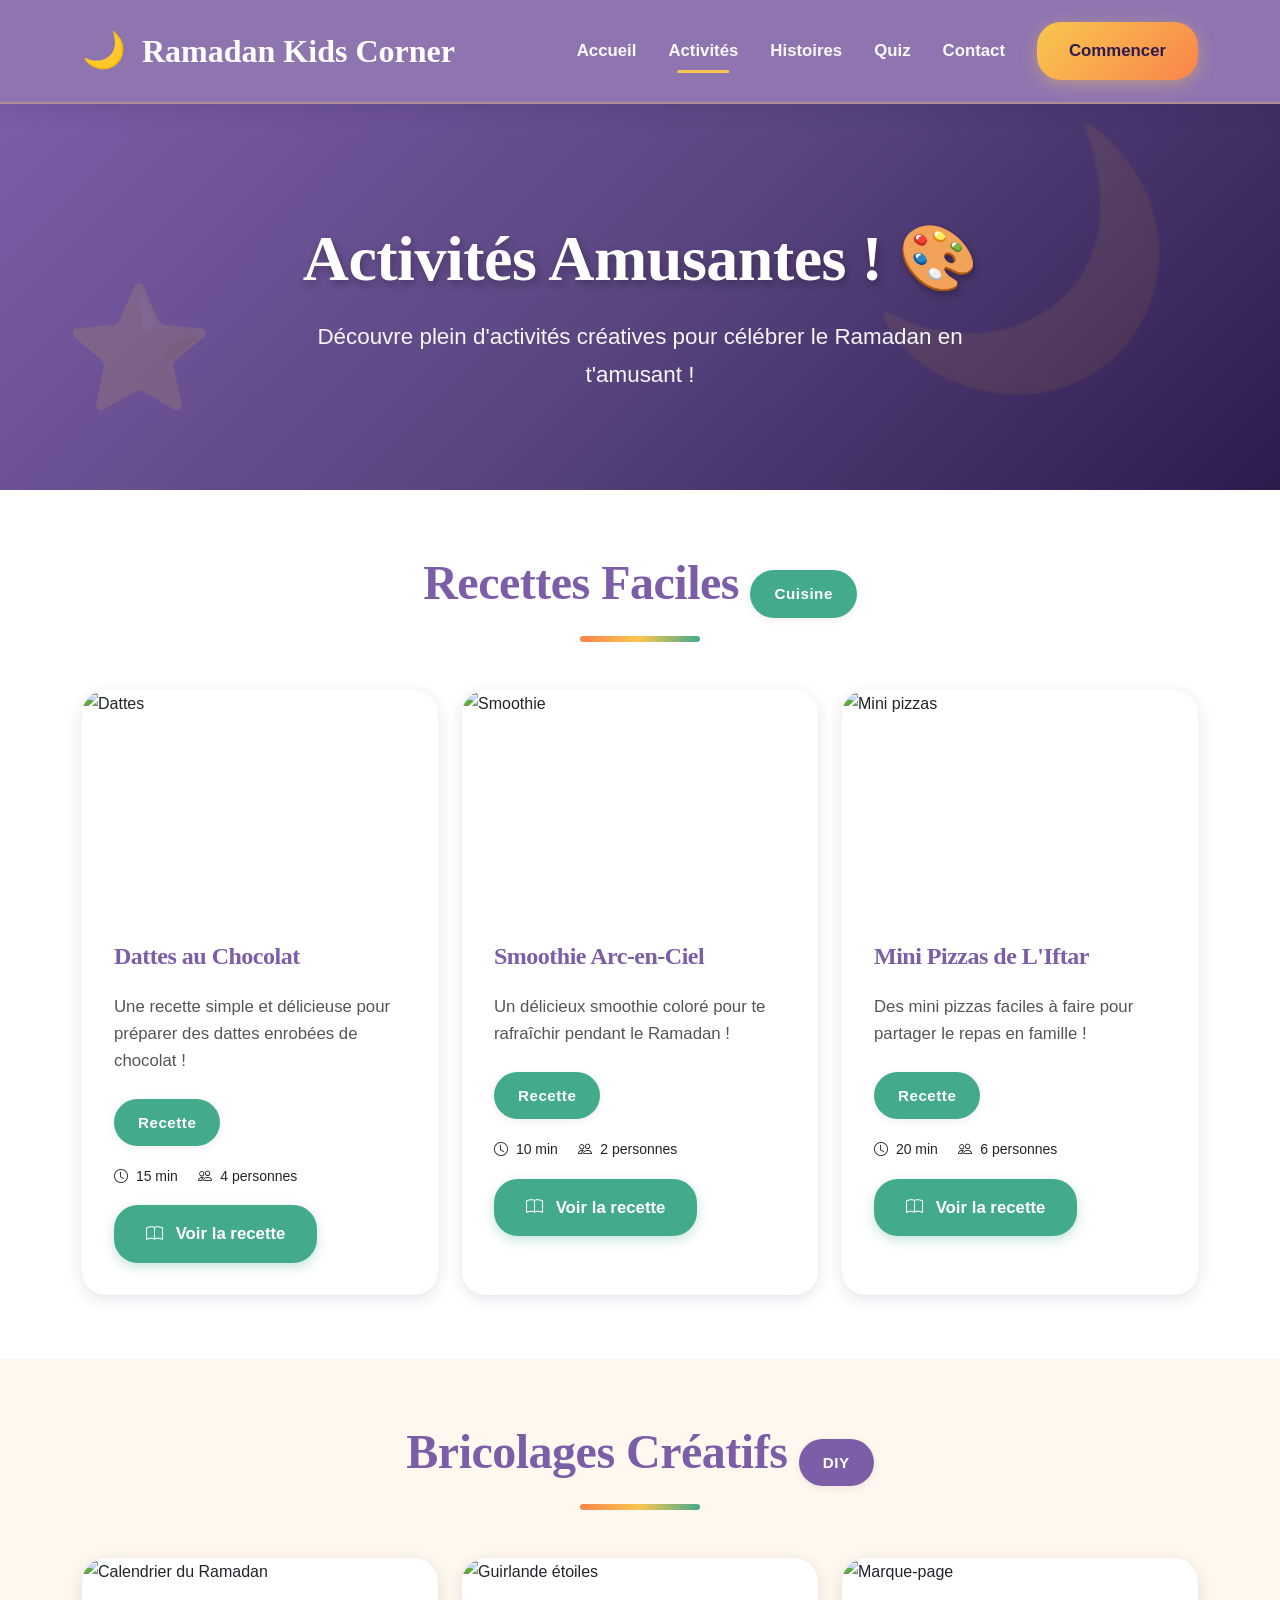
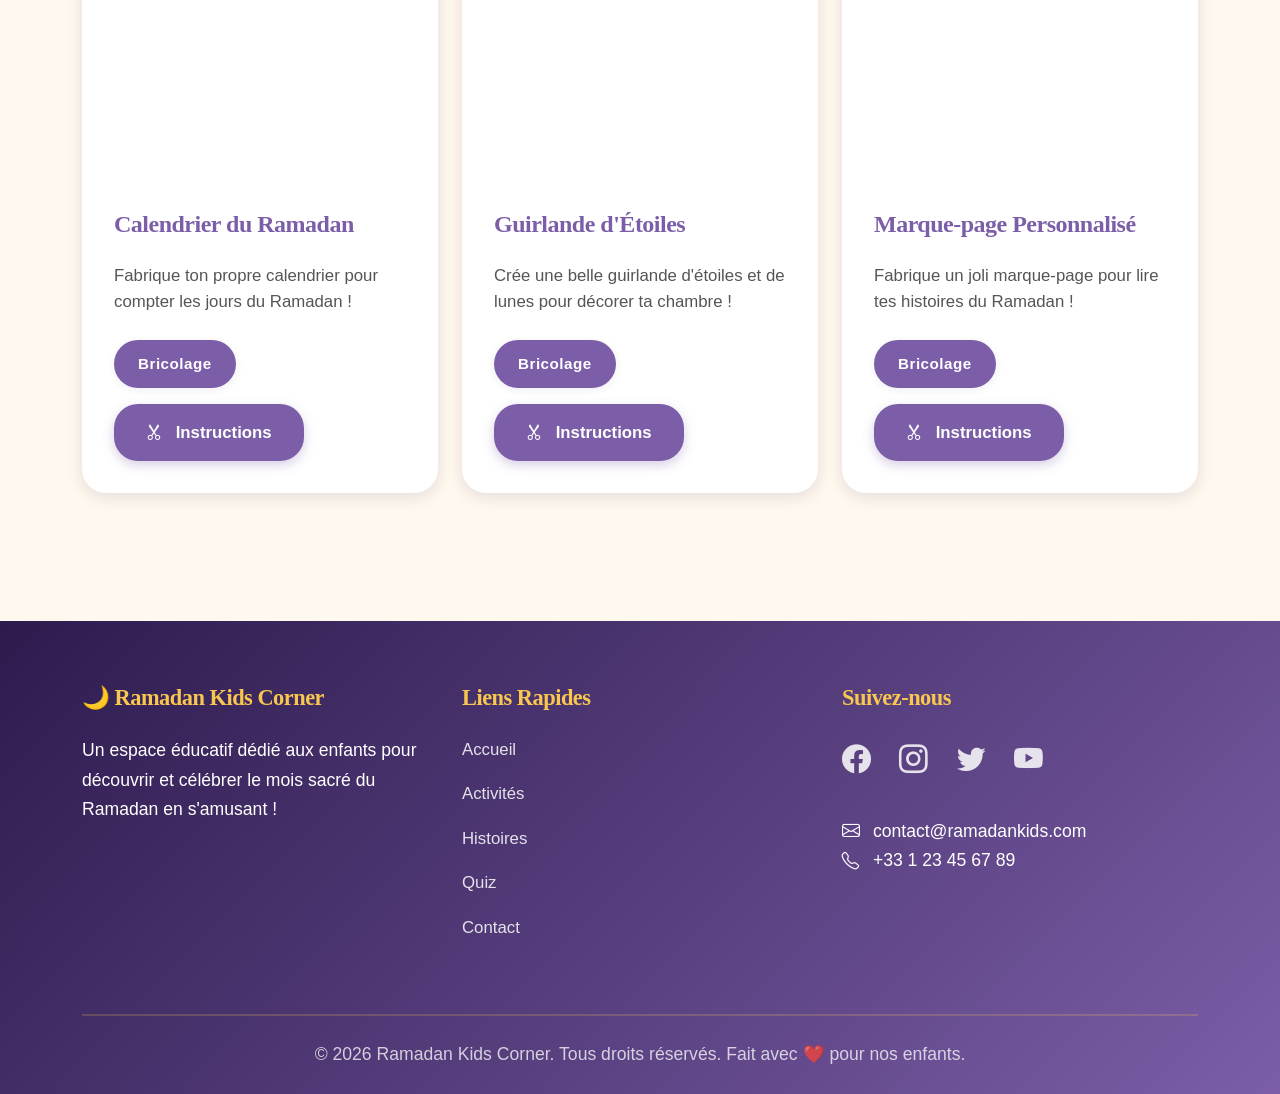
==== activites.html @ 495027b8 "first commit" ====
<!DOCTYPE html>
<html lang="fr">
<head>
    <meta charset="UTF-8">
    <meta name="viewport" content="width=device-width, initial-scale=1.0">
    <meta name="description" content="Activités pour enfants - Coloriage, recettes et bricolages du Ramadan">
    <title>Activités - Ramadan Kids Corner</title>
    
    <!-- Bootstrap 5 CSS -->
    <link href="https://cdn.jsdelivr.net/npm/bootstrap@5.3.2/dist/css/bootstrap.min.css" rel="stylesheet">
    
    <!-- Bootstrap Icons -->
    <link rel="stylesheet" href="https://cdn.jsdelivr.net/npm/bootstrap-icons@1.11.1/font/bootstrap-icons.css">
    
    <!-- Custom CSS -->
    <link rel="stylesheet" href="assets/css/style.css">
</head>
<body>
    
    <!-- Navigation -->
    <nav class="navbar navbar-expand-lg sticky-top">
        <div class="container">
            <a class="navbar-brand" href="index.html">
                <span>🌙</span> Ramadan Kids Corner
            </a>
            <button class="navbar-toggler" type="button" data-bs-toggle="collapse" data-bs-target="#navbarNav" 
                    aria-controls="navbarNav" aria-expanded="false" aria-label="Toggle navigation">
                <span class="navbar-toggler-icon"></span>
            </button>
            <div class="collapse navbar-collapse" id="navbarNav">
                <ul class="navbar-nav ms-auto align-items-center">
                    <li class="nav-item">
                        <a class="nav-link" href="index.html">Accueil</a>
                    </li>
                    <li class="nav-item">
                        <a class="nav-link" href="activites.html">Activités</a>
                    </li>
                    <li class="nav-item">
                        <a class="nav-link" href="histoires.html">Histoires</a>
                    </li>
                    <li class="nav-item">
                        <a class="nav-link" href="quiz.html">Quiz</a>
                    </li>
                    <li class="nav-item">
                        <a class="nav-link" href="contact.html">Contact</a>
                    </li>
                    <li class="nav-item ms-lg-3">
                        <a href="activites.html" class="btn btn-cta">Commencer</a>
                    </li>
                </ul>
            </div>
        </div>
    </nav>

    <!-- Hero Section -->
    <section class="hero-section">
        <div class="container">
            <div class="row align-items-center">
                <div class="col-lg-8 mx-auto text-center">
                    <h1 class="hero-title">Activités Amusantes ! 🎨</h1>
                    <p class="hero-subtitle">Découvre plein d'activités créatives pour célébrer le Ramadan en t'amusant !</p>
                </div>
            </div>
        </div>
    </section>

    <!-- Recettes Section -->
    <section class="section" style="background-color: white;" id="recettes">
        <div class="container">
            <h2 class="section-title">Recettes Faciles <span class="badge badge-green">Cuisine</span></h2>
            
            <div class="row g-4">
                <div class="col-md-6 col-lg-4">
                    <div class="card">
                        <img src="https://images.unsplash.com/photo-1559181567-c3190ca9959b?w=400&h=300&fit=crop" 
                             alt="Dattes" class="card-img-top">
                        <div class="card-body">
                            <h3 class="card-title">Dattes au Chocolat</h3>
                            <p class="card-text">Une recette simple et délicieuse pour préparer des dattes enrobées de chocolat !</p>
                            <span class="badge badge-green mb-3">Recette</span>
                            <div class="mb-3">
                                <small><i class="bi bi-clock me-1"></i> 15 min</small>
                                <small class="ms-3"><i class="bi bi-people me-1"></i> 4 personnes</small>
                            </div>
                            <button class="btn btn-success" data-bs-toggle="modal" data-bs-target="#recette1">
                                <i class="bi bi-book me-2"></i> Voir la recette
                            </button>
                        </div>
                    </div>
                </div>

                <div class="col-md-6 col-lg-4">
                    <div class="card">
                        <img src="https://images.unsplash.com/photo-1610970881699-44a5587cabec?w=400&h=300&fit=crop" 
                             alt="Smoothie" class="card-img-top">
                        <div class="card-body">
                            <h3 class="card-title">Smoothie Arc-en-Ciel</h3>
                            <p class="card-text">Un délicieux smoothie coloré pour te rafraîchir pendant le Ramadan !</p>
                            <span class="badge badge-green mb-3">Recette</span>
                            <div class="mb-3">
                                <small><i class="bi bi-clock me-1"></i> 10 min</small>
                                <small class="ms-3"><i class="bi bi-people me-1"></i> 2 personnes</small>
                            </div>
                            <button class="btn btn-success" data-bs-toggle="modal" data-bs-target="#recette2">
                                <i class="bi bi-book me-2"></i> Voir la recette
                            </button>
                        </div>
                    </div>
                </div>

                <div class="col-md-6 col-lg-4">
                    <div class="card">
                        <img src="https://images.unsplash.com/photo-1586985289688-ca3cf47d3e6e?w=400&h=300&fit=crop" 
                             alt="Mini pizzas" class="card-img-top">
                        <div class="card-body">
                            <h3 class="card-title">Mini Pizzas de L'Iftar</h3>
                            <p class="card-text">Des mini pizzas faciles à faire pour partager le repas en famille !</p>
                            <span class="badge badge-green mb-3">Recette</span>
                            <div class="mb-3">
                                <small><i class="bi bi-clock me-1"></i> 20 min</small>
                                <small class="ms-3"><i class="bi bi-people me-1"></i> 6 personnes</small>
                            </div>
                            <button class="btn btn-success" data-bs-toggle="modal" data-bs-target="#recette3">
                                <i class="bi bi-book me-2"></i> Voir la recette
                            </button>
                        </div>
                    </div>
                </div>
            </div>
        </div>
    </section>

    <!-- Bricolage Section -->
    <section class="section" id="bricolage">
        <div class="container">
            <h2 class="section-title">Bricolages Créatifs <span class="badge badge-purple">DIY</span></h2>
            
            <div class="row g-4">
                <div class="col-md-6 col-lg-4">
                    <div class="card">
                        <img src="https://images.unsplash.com/photo-1506784983877-45594efa4cbe?w=400&h=300&fit=crop" 
                             alt="Calendrier du Ramadan" class="card-img-top">
                        <div class="card-body">
                            <h3 class="card-title">Calendrier du Ramadan</h3>
                            <p class="card-text">Fabrique ton propre calendrier pour compter les jours du Ramadan !</p>
                            <span class="badge badge-purple mb-3">Bricolage</span>
                            <br>
                            <button class="btn btn-primary" data-bs-toggle="modal" data-bs-target="#bricolage1">
                                <i class="bi bi-scissors me-2"></i> Instructions
                            </button>
                        </div>
                    </div>
                </div>

                <div class="col-md-6 col-lg-4">
                    <div class="card">
                        <img src="https://images.unsplash.com/photo-1452860606245-08befc0ff44b?w=400&h=300&fit=crop" 
                             alt="Guirlande étoiles" class="card-img-top">
                        <div class="card-body">
                            <h3 class="card-title">Guirlande d'Étoiles</h3>
                            <p class="card-text">Crée une belle guirlande d'étoiles et de lunes pour décorer ta chambre !</p>
                            <span class="badge badge-purple mb-3">Bricolage</span>
                            <br>
                            <button class="btn btn-primary" data-bs-toggle="modal" data-bs-target="#bricolage2">
                                <i class="bi bi-scissors me-2"></i> Instructions
                            </button>
                        </div>
                    </div>
                </div>

                <div class="col-md-6 col-lg-4">
                    <div class="card">
                        <img src="https://images.unsplash.com/photo-1530587191325-3db32d826c18?w=400&h=300&fit=crop" 
                             alt="Marque-page" class="card-img-top">
                        <div class="card-body">
                            <h3 class="card-title">Marque-page Personnalisé</h3>
                            <p class="card-text">Fabrique un joli marque-page pour lire tes histoires du Ramadan !</p>
                            <span class="badge badge-purple mb-3">Bricolage</span>
                            <br>
                            <button class="btn btn-primary" data-bs-toggle="modal" data-bs-target="#bricolage3">
                                <i class="bi bi-scissors me-2"></i> Instructions
                            </button>
                        </div>
                    </div>
                </div>
            </div>
        </div>
    </section>

    <!-- Modals for Recipes -->
    <!-- Modal Recette 1 -->
    <div class="modal fade" id="recette1" tabindex="-1" aria-labelledby="recette1Label" aria-hidden="true">
        <div class="modal-dialog modal-dialog-centered">
            <div class="modal-content" style="border-radius: 20px; border: none;">
                <div class="modal-header" style="background: linear-gradient(135deg, #43AA8B, #F9C74F); color: white;">
                    <h5 class="modal-title" id="recette1Label">🍫 Dattes au Chocolat</h5>
                    <button type="button" class="btn-close btn-close-white" data-bs-dismiss="modal" aria-label="Close"></button>
                </div>
                <div class="modal-body">
                    <h6 class="fw-bold mb-3">Ingrédients :</h6>
                    <ul>
                        <li>12 dattes dénoyautées</li>
                        <li>150g de chocolat noir</li>
                        <li>Amandes effilées (optionnel)</li>
                        <li>Noix de coco râpée (optionnel)</li>
                    </ul>
                    
                    <h6 class="fw-bold mb-3 mt-4">Préparation :</h6>
                    <ol>
                        <li>Fais fondre le chocolat au bain-marie (avec l'aide d'un adulte)</li>
                        <li>Trempe chaque datte dans le chocolat fondu</li>
                        <li>Saupoudre d'amandes ou de noix de coco</li>
                        <li>Place au réfrigérateur 30 minutes</li>
                        <li>Déguste avec plaisir !</li>
                    </ol>
                </div>
                <div class="modal-footer">
                    <button type="button" class="btn btn-secondary" data-bs-dismiss="modal">Fermer</button>
                </div>
            </div>
        </div>
    </div>

    <!-- Modal Recette 2 -->
    <div class="modal fade" id="recette2" tabindex="-1" aria-labelledby="recette2Label" aria-hidden="true">
        <div class="modal-dialog modal-dialog-centered">
            <div class="modal-content" style="border-radius: 20px; border: none;">
                <div class="modal-header" style="background: linear-gradient(135deg, #43AA8B, #F9C74F); color: white;">
                    <h5 class="modal-title" id="recette2Label">🌈 Smoothie Arc-en-Ciel</h5>
                    <button type="button" class="btn-close btn-close-white" data-bs-dismiss="modal" aria-label="Close"></button>
                </div>
                <div class="modal-body">
                    <h6 class="fw-bold mb-3">Ingrédients :</h6>
                    <ul>
                        <li>1 banane</li>
                        <li>1 tasse de fraises</li>
                        <li>1 tasse de lait (ou lait végétal)</li>
                        <li>1 cuillère de miel</li>
                        <li>Des glaçons</li>
                    </ul>
                    
                    <h6 class="fw-bold mb-3 mt-4">Préparation :</h6>
                    <ol>
                        <li>Mets tous les fruits dans le blender</li>
                        <li>Ajoute le lait et le miel</li>
                        <li>Ajoute quelques glaçons</li>
                        <li>Mixe pendant 30 secondes</li>
                        <li>Verse dans un grand verre et savoure !</li>
                    </ol>
                </div>
                <div class="modal-footer">
                    <button type="button" class="btn btn-secondary" data-bs-dismiss="modal">Fermer</button>
                </div>
            </div>
        </div>
    </div>

    <!-- Modal Recette 3 -->
    <div class="modal fade" id="recette3" tabindex="-1" aria-labelledby="recette3Label" aria-hidden="true">
        <div class="modal-dialog modal-dialog-centered">
            <div class="modal-content" style="border-radius: 20px; border: none;">
                <div class="modal-header" style="background: linear-gradient(135deg, #43AA8B, #F9C74F); color: white;">
                    <h5 class="modal-title" id="recette3Label">🍕 Mini Pizzas de L'Iftar</h5>
                    <button type="button" class="btn-close btn-close-white" data-bs-dismiss="modal" aria-label="Close"></button>
                </div>
                <div class="modal-body">
                    <h6 class="fw-bold mb-3">Ingrédients :</h6>
                    <ul>
                        <li>6 pains pita ou tortillas</li>
                        <li>1 tasse de sauce tomate</li>
                        <li>2 tasses de fromage râpé</li>
                        <li>Garnitures au choix (olives, champignons, poivrons)</li>
                    </ul>
                    
                    <h6 class="fw-bold mb-3 mt-4">Préparation :</h6>
                    <ol>
                        <li>Préchauffe le four à 180°C</li>
                        <li>Étale la sauce tomate sur chaque pain</li>
                        <li>Ajoute le fromage et tes garnitures préférées</li>
                        <li>Enfourne pendant 10-12 minutes</li>
                        <li>Laisse refroidir un peu avant de déguster !</li>
                    </ol>
                </div>
                <div class="modal-footer">
                    <button type="button" class="btn btn-secondary" data-bs-dismiss="modal">Fermer</button>
                </div>
            </div>
        </div>
    </div>

    <!-- Modals for Bricolage -->
    <!-- Modal Bricolage 1 -->
    <div class="modal fade" id="bricolage1" tabindex="-1" aria-labelledby="bricolage1Label" aria-hidden="true">
        <div class="modal-dialog modal-dialog-centered modal-lg">
            <div class="modal-content" style="border-radius: 20px; border: none;">
                <div class="modal-header" style="background: linear-gradient(135deg, #7B5EA7, #F9844A); color: white;">
                    <h5 class="modal-title" id="bricolage1Label">📅 Calendrier du Ramadan</h5>
                    <button type="button" class="btn-close btn-close-white" data-bs-dismiss="modal" aria-label="Close"></button>
                </div>
                <div class="modal-body">
                    <h6 class="fw-bold mb-3">Matériel nécessaire :</h6>
                    <ul>
                        <li>Carton épais ou papier bristol (30x40 cm)</li>
                        <li>Feutres ou crayons de couleur</li>
                        <li>Papier de couleur (doré, argenté)</li>
                        <li>Colle et ciseaux</li>
                        <li>30 petites enveloppes ou pochettes</li>
                        <li>Autocollants étoiles et lunes</li>
                    </ul>
                    
                    <h6 class="fw-bold mb-3 mt-4">Instructions (Étape par étape) :</h6>
                    <ol>
                        <li><strong>Prépare la base :</strong> Découpe ton carton aux dimensions souhaitées. Peins-le ou recouvre-le de papier de couleur (bleu nuit, violet...).</li>
                        
                        <li><strong>Crée le titre :</strong> Écris en haut du calendrier "Mon Calendrier du Ramadan 2026" avec de beaux lettrages colorés.</li>
                        
                        <li><strong>Découpe les étoiles/lunes :</strong> Dans du papier doré, découpe 30 croissants de lune ou étoiles (un pour chaque jour du Ramadan).</li>
                        
                        <li><strong>Numérotation :</strong> Numérote chaque forme de 1 à 30. Colle-les en rangées sur ton calendrier.</li>
                        
                        <li><strong>Ajoute les pochettes :</strong> Colle une petite enveloppe sous chaque numéro. Tu pourras y glisser un message, une bonne action, ou un petit dessin chaque jour !</li>
                        
                        <li><strong>Décoration finale :</strong> Ajoute des autocollants, dessine des motifs islamiques (mosquées, lanternes, étoiles...) tout autour.</li>
                        
                        <li><strong>Accroche-le :</strong> Fais deux trous en haut et passe un ruban pour accrocher ton calendrier dans ta chambre !</li>
                    </ol>
                    
                    <div class="alert alert-info mt-3" role="alert">
                        <i class="bi bi-lightbulb-fill me-2"></i> <strong>Astuce :</strong> Chaque soir, après l'iftar, décore l'étoile du jour ou colorie-la pour marquer qu'il est passé !
                    </div>
                </div>
                <div class="modal-footer">
                    <button type="button" class="btn btn-secondary" data-bs-dismiss="modal">Fermer</button>
                </div>
            </div>
        </div>
    </div>

    <!-- Modal Bricolage 2 -->
    <div class="modal fade" id="bricolage2" tabindex="-1" aria-labelledby="bricolage2Label" aria-hidden="true">
        <div class="modal-dialog modal-dialog-centered modal-lg">
            <div class="modal-content" style="border-radius: 20px; border: none;">
                <div class="modal-header" style="background: linear-gradient(135deg, #7B5EA7, #F9844A); color: white;">
                    <h5 class="modal-title" id="bricolage2Label">⭐ Guirlande d'Étoiles</h5>
                    <button type="button" class="btn-close btn-close-white" data-bs-dismiss="modal" aria-label="Close"></button>
                </div>
                <div class="modal-body">
                    <h6 class="fw-bold mb-3">Matériel nécessaire :</h6>
                    <ul>
                        <li>Papier cartonné de couleurs (jaune, doré, argenté)</li>
                        <li>Gabarit d'étoiles et de lunes (à imprimer ou tracer)</li>
                        <li>Ciseaux</li>
                        <li>Ficelle ou ruban (2-3 mètres)</li>
                        <li>Colle ou scotch double-face</li>
                        <li>Paillettes (optionnel)</li>
                        <li>Perforatrice</li>
                    </ul>
                    
                    <h6 class="fw-bold mb-3 mt-4">Instructions (Étape par étape) :</h6>
                    <ol>
                        <li><strong>Trace les formes :</strong> Sur ton papier cartonné, trace environ 15-20 étoiles et 10 croissants de lune de différentes tailles (grande, moyenne, petite).</li>
                        
                        <li><strong>Découpe soigneusement :</strong> Découpe toutes tes formes avec précaution. Demande de l'aide si besoin !</li>
                        
                        <li><strong>Décore tes formes :</strong> Colorie les bords avec des feutres dorés, ajoute des paillettes, dessine des petits motifs... Sois créatif !</li>
                        
                        <li><strong>Fais des trous :</strong> Avec la perforatrice, fais 2 trous sur les côtés opposés de chaque forme (gauche et droite).</li>
                        
                        <li><strong>Enfile sur la ficelle :</strong> Passe ta ficelle à travers les trous. Alterne étoiles et lunes. Laisse 5-10 cm d'espace entre chaque forme.</li>
                        
                        <li><strong>Fixe bien :</strong> Fais un petit nœud ou mets une goutte de colle après chaque forme pour qu'elles ne glissent pas.</li>
                        
                        <li><strong>Accroche ta guirlande :</strong> Suspends ta jolie guirlande dans ta chambre, au-dessus de ton lit, ou sur les murs du salon !</li>
                    </ol>
                    
                    <div class="alert alert-info mt-3" role="alert">
                        <i class="bi bi-lightbulb-fill me-2"></i> <strong>Astuce :</strong> Tu peux fabriquer plusieurs guirlandes de différentes couleurs et les superposer pour un effet magique !
                    </div>
                </div>
                <div class="modal-footer">
                    <button type="button" class="btn btn-secondary" data-bs-dismiss="modal">Fermer</button>
                </div>
            </div>
        </div>
    </div>

    <!-- Modal Bricolage 3 -->
    <div class="modal fade" id="bricolage3" tabindex="-1" aria-labelledby="bricolage3Label" aria-hidden="true">
        <div class="modal-dialog modal-dialog-centered modal-lg">
            <div class="modal-content" style="border-radius: 20px; border: none;">
                <div class="modal-header" style="background: linear-gradient(135deg, #7B5EA7, #F9844A); color: white;">
                    <h5 class="modal-title" id="bricolage3Label">📖 Marque-page Personnalisé</h5>
                    <button type="button" class="btn-close btn-close-white" data-bs-dismiss="modal" aria-label="Close"></button>
                </div>
                <div class="modal-body">
                    <h6 class="fw-bold mb-3">Matériel nécessaire :</h6>
                    <ul>
                        <li>Carton fin ou papier épais (15 x 5 cm)</li>
                        <li>Feutres, crayons de couleur, ou peinture</li>
                        <li>Rubans colorés (15 cm de long)</li>
                        <li>Perforatrice</li>
                        <li>Autocollants islamiques (étoiles, mosquées, lanternes)</li>
                        <li>Papier transparent adhésif (pour plastifier, optionnel)</li>
                        <li>Règle et crayon à papier</li>
                    </ul>
                    
                    <h6 class="fw-bold mb-3 mt-4">Instructions (Étape par étape) :</h6>
                    <ol>
                        <li><strong>Découpe la base :</strong> Découpe un rectangle de carton de 15 cm de long sur 5 cm de large. Arrondis les coins pour un joli effet.</li>
                        
                        <li><strong>Trace les bordures :</strong> Avec une règle, trace une jolie bordure tout autour à 0,5 cm du bord. Utilise des motifs (zigzag, points, vagues...).</li>
                        
                        <li><strong>Dessine ton motif principal :</strong> Au centre du marque-page, dessine :<br>
                            - Un croissant de lune avec une étoile<br>
                            - Une mosquée<br>
                            - Une lanterne du Ramadan<br>
                            - Ou écris une belle citation comme "Ramadan Moubarak"</li>
                        
                        <li><strong>Colorie et décore :</strong> Utilise tes plus belles couleurs ! Ajoute des paillettes, des autocollants, fais briller ton marque-page !</li>
                        
                        <li><strong>Plastifie (optionnel) :</strong> Si tu as du papier adhésif transparent, recouvre ton marque-page pour le protéger et le rendre plus solide.</li>
                        
                        <li><strong>Fais un trou :</strong> Avec la perforatrice, fais un trou en haut du marque-page (au centre, à 1 cm du bord).</li>
                        
                        <li><strong>Ajoute le ruban :</strong> Passe un joli ruban dans le trou et fais un nœud. Laisse le ruban dépasser de 10 cm.</li>
                        
                        <li><strong>Utilise-le :</strong> Ton marque-page est prêt ! Utilise-le pour marquer ta page dans tes livres d'histoires du Ramadan !</li>
                    </ol>
                    
                    <div class="alert alert-info mt-3" role="alert">
                        <i class="bi bi-lightbulb-fill me-2"></i> <strong>Astuce :</strong> Fabrique plusieurs marque-pages et offre-les à tes amis et ta famille comme cadeaux du Ramadan !
                    </div>
                </div>
                <div class="modal-footer">
                    <button type="button" class="btn btn-secondary" data-bs-dismiss="modal">Fermer</button>
                </div>
            </div>
        </div>
    </div>

    <!-- Footer -->
    <footer class="footer">
        <div class="container">
            <div class="row">
                <div class="col-md-4 mb-4">
                    <h5>🌙 Ramadan Kids Corner</h5>
                    <p>Un espace éducatif dédié aux enfants pour découvrir et célébrer le mois sacré du Ramadan en s'amusant !</p>
                </div>
                <div class="col-md-4 mb-4">
                    <h5>Liens Rapides</h5>
                    <a href="index.html">Accueil</a>
                    <a href="activites.html">Activités</a>
                    <a href="histoires.html">Histoires</a>
                    <a href="quiz.html">Quiz</a>
                    <a href="contact.html">Contact</a>
                </div>
                <div class="col-md-4 mb-4">
                    <h5>Suivez-nous</h5>
                    <div class="social-links">
                        <a href="#" aria-label="Facebook"><i class="bi bi-facebook"></i></a>
                        <a href="#" aria-label="Instagram"><i class="bi bi-instagram"></i></a>
                        <a href="#" aria-label="Twitter"><i class="bi bi-twitter"></i></a>
                        <a href="#" aria-label="YouTube"><i class="bi bi-youtube"></i></a>
                    </div>
                    <p class="mt-3">
                        <i class="bi bi-envelope me-2"></i> contact@ramadankids.com<br>
                        <i class="bi bi-telephone me-2"></i> +33 1 23 45 67 89
                    </p>
                </div>
            </div>
            <div class="footer-bottom">
                <p class="mb-0">&copy; 2026 Ramadan Kids Corner. Tous droits réservés. Fait avec ❤️ pour nos enfants.</p>
            </div>
        </div>
    </footer>

    <!-- Bootstrap 5 JS Bundle -->
    <script src="https://cdn.jsdelivr.net/npm/bootstrap@5.3.2/dist/js/bootstrap.bundle.min.js"></script>
    
    <!-- Custom JavaScript -->
    <script src="assets/js/main.js"></script>

</body>
</html>
---- assets/css/style.css ----
/* ===============================================
   🌙 RAMADAN KIDS CORNER - PIXEL-PERFECT CSS
   Senior UI/UX Design - Modern & Joyful
   Design System v2.0 - March 2026
   =============================================== */

/* ===== CSS VARIABLES - JOYFUL RAMADAN PALETTE ===== */
:root {
    /* Primary Colors */
    --color-gold: #F9C74F;
    --color-orange: #F9844A;
    --color-green: #43AA8B;
    --color-purple: #7B5EA7;
    
    /* Neutrals */
    --color-dark: #2d1b4e;
    --color-light: #FFF8EE;
    --color-white: #FFFFFF;
    
    /* Spacing System (8px base) */
    --spacing-xs: 8px;
    --spacing-sm: 16px;
    --spacing-md: 24px;
    --spacing-lg: 32px;
    --spacing-xl: 48px;
    --spacing-xxl: 64px;
    
    /* Border Radius */
    --radius-sm: 12px;
    --radius-md: 24px;
    --radius-lg: 32px;
    --radius-full: 9999px;
    
    /* Shadows */
    --shadow-sm: 0 2px 8px rgba(45, 27, 78, 0.08);
    --shadow-md: 0 4px 16px rgba(45, 27, 78, 0.12);
    --shadow-lg: 0 8px 32px rgba(45, 27, 78, 0.16);
    --shadow-xl: 0 12px 48px rgba(45, 27, 78, 0.24);
    
    /* Transitions */
    --transition-fast: 0.15s cubic-bezier(0.4, 0, 0.2, 1);
    --transition-base: 0.3s cubic-bezier(0.4, 0, 0.2, 1);
    --transition-slow: 0.5s cubic-bezier(0.4, 0, 0.2, 1);
}

/* ===== TYPOGRAPHY - FREDOKA & QUICKSAND ===== */
@import url('https://fonts.googleapis.com/css2?family=Fredoka:wght@400;500;600;700&family=Quicksand:wght@400;500;600;700&display=swap');

* {
    margin: 0;
    padding: 0;
    box-sizing: border-box;
}

body {
    font-family: 'Quicksand', sans-serif;
    color: var(--color-dark);
    background-color: var(--color-light);
    line-height: 1.7;
    font-size: 16px;
    overflow-x: hidden;
}

h1, h2, h3, h4, h5, h6 {
    font-family: 'Fredoka', cursive;
    font-weight: 700;
    line-height: 1.2;
    letter-spacing: -0.5px;
}

h1 { font-size: 3.5rem; }
h2 { font-size: 2.8rem; }
h3 { font-size: 2rem; }
h4 { font-size: 1.5rem; }
h5 { font-size: 1.25rem; }
h6 { font-size: 1.1rem; }

p {
    margin-bottom: var(--spacing-md);
    font-size: 1.1rem;
}

/* ===== NAVIGATION - GLASSMORPHISM EFFECT ===== */
.navbar {
    background: rgba(123, 94, 167, 0.85) !important;
    backdrop-filter: blur(10px) saturate(180%);
    -webkit-backdrop-filter: blur(10px) saturate(180%);
    box-shadow: 0 4px 24px rgba(45, 27, 78, 0.15);
    padding: var(--spacing-sm) 0;
    transition: all var(--transition-base);
    border-bottom: 2px solid rgba(249, 199, 79, 0.3);
}

.navbar.scrolled {
    background: rgba(123, 94, 167, 0.95) !important;
    box-shadow: var(--shadow-lg);
}

.navbar-brand {
    font-family: 'Fredoka', cursive;
    font-size: 2rem;
    font-weight: 700;
    color: var(--color-white) !important;
    display: flex;
    align-items: center;
    gap: var(--spacing-sm);
    transition: var(--transition-base);
}

.navbar-brand:hover {
    transform: scale(1.05);
}

.navbar-brand span {
    font-size: 2.2rem;
    animation: float 3s ease-in-out infinite;
}

.navbar-nav .nav-link {
    color: rgba(255, 255, 255, 0.95) !important;
    font-weight: 600;
    font-size: 1.05rem;
    margin: 0 var(--spacing-xs);
    padding: var(--spacing-sm) var(--spacing-md);
    border-radius: var(--radius-md);
    transition: all var(--transition-base);
    position: relative;
}

.navbar-nav .nav-link::after {
    content: '';
    position: absolute;
    bottom: 8px;
    left: 50%;
    transform: translateX(-50%) scaleX(0);
    width: 60%;
    height: 3px;
    background: var(--color-gold);
    border-radius: var(--radius-full);
    transition: transform var(--transition-base);
}

.navbar-nav .nav-link:hover::after,
.navbar-nav .nav-link.active::after {
    transform: translateX(-50%) scaleX(1);
}

.navbar-nav .nav-link:hover {
    background-color: rgba(255, 255, 255, 0.15);
    color: var(--color-white) !important;
    transform: translateY(-2px);
}

.btn-cta {
    background: linear-gradient(135deg, var(--color-gold) 0%, var(--color-orange) 100%);
    color: var(--color-dark);
    font-weight: 700;
    font-size: 1.05rem;
    padding: var(--spacing-sm) var(--spacing-lg);
    border-radius: var(--radius-full);
    border: none;
    box-shadow: 0 4px 16px rgba(249, 199, 79, 0.4);
    transition: all var(--transition-base);
    min-height: 48px;
}

.btn-cta:hover {
    transform: translateY(-3px) scale(1.05);
    box-shadow: 0 8px 24px rgba(249, 199, 79, 0.6);
    background: linear-gradient(135deg, var(--color-orange) 0%, var(--color-gold) 100%);
}

/* ===== HERO SECTION - GRADIENT BACKGROUND ===== */
.hero-section {
    background: linear-gradient(135deg, #7B5EA7 0%, #5a4580 50%, #2d1b4e 100%);
    color: var(--color-white);
    padding: var(--spacing-xxl) 0;
    padding-top: 120px;
    position: relative;
    overflow: hidden;
}

.hero-section::before {
    content: '🌙';
    position: absolute;
    font-size: 250px;
    opacity: 0.08;
    top: -60px;
    right: 8%;
    animation: float 6s ease-in-out infinite;
    pointer-events: none;
}

.hero-section::after {
    content: '⭐';
    position: absolute;
    font-size: 120px;
    opacity: 0.12;
    bottom: 40px;
    left: 5%;
    animation: twinkle 4s ease-in-out infinite;
    pointer-events: none;
}

.hero-title {
    font-size: 4rem;
    font-weight: 700;
    margin-bottom: var(--spacing-md);
    text-shadow: 2px 4px 8px rgba(0, 0, 0, 0.3);
    line-height: 1.1;
}

.hero-subtitle {
    font-size: 1.4rem;
    margin-bottom: var(--spacing-lg);
    opacity: 0.95;
    font-weight: 500;
    max-width: 700px;
    margin-left: auto;
    margin-right: auto;
}

/* ===== ANIMATIONS ===== */
@keyframes float {
    0%, 100% { transform: translateY(0px) rotate(0deg); }
    50% { transform: translateY(-25px) rotate(5deg); }
}

@keyframes twinkle {
    0%, 100% { opacity: 0.12; transform: scale(1); }
    50% { opacity: 0.25; transform: scale(1.1); }
}

@keyframes slideIn {
    from {
        opacity: 0;
        transform: translateY(30px);
    }
    to {
        opacity: 1;
        transform: translateY(0);
    }
}

/* ===== CARDS - MODERN ELEVATED DESIGN ===== */
.card {
    border: none;
    border-radius: var(--radius-md);
    overflow: hidden;
    transition: all var(--transition-base);
    box-shadow: var(--shadow-md);
    height: 100%;
    background: var(--color-white);
    position: relative;
}

/* Colored bottom border for visual hierarchy */
.card::after {
    content: '';
    position: absolute;
    bottom: 0;
    left: 0;
    right: 0;
    height: 4px;
    background: linear-gradient(90deg, var(--color-purple), var(--color-orange), var(--color-gold));
    opacity: 0;
    transition: opacity var(--transition-base);
}

.card:hover {
    transform: translateY(-8px);
    box-shadow: var(--shadow-xl);
}

.card:hover::after {
    opacity: 1;
}

.card-img-top {
    border-radius: 0;
    height: 220px;
    object-fit: cover;
    transition: transform var(--transition-slow);
}

.card:hover .card-img-top {
    transform: scale(1.08);
}

.card-body {
    padding: var(--spacing-lg);
}

.card-title {
    font-family: 'Fredoka', cursive;
    font-size: 1.5rem;
    color: var(--color-purple);
    margin-bottom: var(--spacing-md);
    font-weight: 700;
}

.card-text {
    font-size: 1.05rem;
    color: #555;
    line-height: 1.6;
    margin-bottom: var(--spacing-md);
}

/* ===== ACTIVITY CARDS - ICON-BASED ===== */
.activity-card {
    text-align: center;
    padding: var(--spacing-xl);
    background: var(--color-white);
    border-radius: var(--radius-md);
    transition: all var(--transition-base);
    box-shadow: var(--shadow-sm);
    position: relative;
    overflow: hidden;
    border: 2px solid transparent;
}

.activity-card::before {
    content: '';
    position: absolute;
    top: 0;
    left: 0;
    right: 0;
    height: 6px;
    transition: height var(--transition-base);
}

.activity-card.gold::before { background: var(--color-gold); }
.activity-card.orange::before { background: var(--color-orange); }
.activity-card.green::before { background: var(--color-green); }
.activity-card.purple::before { background: var(--color-purple); }

.activity-card:hover {
    transform: translateY(-8px) scale(1.02);
    box-shadow: var(--shadow-xl);
}

.activity-card.gold:hover { border-color: var(--color-gold); }
.activity-card.orange:hover { border-color: var(--color-orange); }
.activity-card.green:hover { border-color: var(--color-green); }
.activity-card.purple:hover { border-color: var(--color-purple); }

.activity-card:hover::before {
    height: 100%;
    opacity: 0.08;
}

.activity-card .icon {
    font-size: 5.5rem;
    margin-bottom: var(--spacing-md);
    display: block;
    animation: float 4s ease-in-out infinite;
}

.activity-card h3 {
    font-size: 1.6rem;
    color: var(--color-dark);
    margin-bottom: var(--spacing-sm);
}

.activity-card p {
    font-size: 1.05rem;
    color: #666;
    margin-bottom: 0;
}

/* ===== BADGES - COLORFUL LABELS ===== */
.badge {
    font-family: 'Quicksand', sans-serif;
    font-weight: 700;
    padding: var(--spacing-sm) var(--spacing-md);
    border-radius: var(--radius-full);
    font-size: 0.95rem;
    letter-spacing: 0.5px;
    box-shadow: var(--shadow-sm);
}

.badge-green {
    background-color: var(--color-green);
    color: var(--color-white);
}

.badge-orange {
    background-color: var(--color-orange);
    color: var(--color-white);
}

.badge-purple {
    background-color: var(--color-purple);
    color: var(--color-white);
}

.badge-gold {
    background-color: var(--color-gold);
    color: var(--color-dark);
}

/* ===== BUTTONS - LARGE & ACCESSIBLE ===== */
.btn {
    border-radius: var(--radius-md);
    min-height: 52px;
    padding: var(--spacing-sm) var(--spacing-lg);
    font-weight: 700;
    font-family: 'Quicksand', sans-serif;
    font-size: 1.05rem;
    transition: all var(--transition-base);
    border: none;
    position: relative;
    overflow: hidden;
}

.btn::before {
    content: '';
    position: absolute;
    top: 50%;
    left: 50%;
    width: 0;
    height: 0;
    border-radius: 50%;
    background: rgba(255, 255, 255, 0.3);
    transform: translate(-50%, -50%);
    transition: width 0.6s, height 0.6s;
}

.btn:hover::before {
    width: 300px;
    height: 300px;
}

.btn-primary {
    background-color: var(--color-purple);
    color: var(--color-white);
    box-shadow: 0 4px 12px rgba(123, 94, 167, 0.3);
}

.btn-primary:hover {
    background-color: #6a4e96;
    transform: translateY(-3px);
    box-shadow: 0 8px 24px rgba(123, 94, 167, 0.5);
}

.btn-success {
    background-color: var(--color-green);
    color: var(--color-white);
    box-shadow: 0 4px 12px rgba(67, 170, 139, 0.3);
}

.btn-success:hover {
    background-color: #3a9378;
    transform: translateY(-3px);
    box-shadow: 0 8px 24px rgba(67, 170, 139, 0.5);
}

.btn-warning {
    background-color: var(--color-gold);
    color: var(--color-dark);
    box-shadow: 0 4px 12px rgba(249, 199, 79, 0.3);
}

.btn-warning:hover {
    background-color: #f7b82d;
    transform: translateY(-3px);
    box-shadow: 0 8px 24px rgba(249, 199, 79, 0.5);
}

.btn-secondary {
    background-color: #e0e0e0;
    color: var(--color-dark);
}

.btn-secondary:hover {
    background-color: #d0d0d0;
    transform: translateY(-3px);
}

/* ===== ACCORDION - ENHANCED STORYTELLING ===== */
.accordion-button {
    font-family: 'Fredoka', cursive;
    font-weight: 700;
    font-size: 1.2rem;
    border-radius: var(--radius-md) !important;
    background-color: var(--color-white);
    color: var(--color-purple);
    padding: var(--spacing-md) var(--spacing-lg);
    box-shadow: var(--shadow-sm);
    border: 2px solid transparent;
    transition: all var(--transition-base);
}

.accordion-button:hover {
    border-color: var(--color-purple);
    transform: translateX(4px);
}

.accordion-button:not(.collapsed) {
    background: linear-gradient(135deg, var(--color-purple) 0%, #6a4e96 100%);
    color: var(--color-white);
    box-shadow: var(--shadow-md);
}

.accordion-button:focus {
    box-shadow: 0 0 0 0.25rem rgba(123, 94, 167, 0.25);
}

.accordion-item {
    border: none;
    border-radius: var(--radius-md);
    margin-bottom: var(--spacing-md);
    overflow: hidden;
    box-shadow: var(--shadow-sm);
    transition: all var(--transition-base);
}

.accordion-item:hover {
    box-shadow: var(--shadow-md);
}

.accordion-body {
    font-size: 1.1rem;
    line-height: 1.8;
    padding: var(--spacing-lg);
    background: var(--color-white);
}

/* ===== FORMS - CONTACT PAGE WITH THICK BORDERS ===== */
.form-control {
    border-radius: var(--radius-md);
    border: 3px solid #e0e0e0;
    padding: var(--spacing-md) var(--spacing-md);
    font-family: 'Quicksand', sans-serif;
    font-size: 1.05rem;
    min-height: 56px;
    transition: all var(--transition-base);
    background-color: var(--color-white);
}

.form-control:hover {
    border-color: #c0c0c0;
}

.form-control:focus {
    border-color: var(--color-purple);
    box-shadow: 0 0 0 4px rgba(123, 94, 167, 0.15);
    background-color: var(--color-white);
    outline: none;
}

.form-control.is-valid {
    border-color: var(--color-green);
}

.form-control.is-valid:focus {
    box-shadow: 0 0 0 4px rgba(67, 170, 139, 0.15);
}

.form-control.is-invalid {
    border-color: #dc3545;
}

.form-control.is-invalid:focus {
    box-shadow: 0 0 0 4px rgba(220, 53, 69, 0.15);
}

textarea.form-control {
    min-height: 150px;
    resize: vertical;
}

.form-label {
    font-weight: 700;
    font-size: 1.1rem;
    margin-bottom: var(--spacing-sm);
    color: var(--color-dark);
}

/* ===== FOOTER - GRADIENT DESIGN ===== */
.footer {
    background: linear-gradient(135deg, var(--color-dark) 0%, var(--color-purple) 100%);
    color: var(--color-white);
    padding: var(--spacing-xxl) 0 var(--spacing-md);
    margin-top: var(--spacing-xxl);
}

.footer h5 {
    color: var(--color-gold);
    margin-bottom: var(--spacing-md);
    font-size: 1.4rem;
    font-weight: 700;
}

.footer a {
    color: rgba(255, 255, 255, 0.85);
    text-decoration: none;
    transition: all var(--transition-base);
    display: block;
    margin-bottom: var(--spacing-sm);
    font-size: 1.05rem;
}

.footer a:hover {
    color: var(--color-gold);
    transform: translateX(8px);
}

.footer .social-links a {
    display: inline-block;
    margin-right: var(--spacing-md);
    font-size: 1.8rem;
    transform: translateX(0);
}

.footer .social-links a:hover {
    transform: translateY(-4px) scale(1.2);
}

.footer-bottom {
    border-top: 2px solid rgba(249, 199, 79, 0.2);
    margin-top: var(--spacing-lg);
    padding-top: var(--spacing-md);
    text-align: center;
    color: rgba(255, 255, 255, 0.75);
    font-size: 1.05rem;
}

/* ===== BACK TO TOP BUTTON ===== */
#backToTop {
    position: fixed;
    bottom: var(--spacing-lg);
    right: var(--spacing-lg);
    width: 60px;
    height: 60px;
    background: linear-gradient(135deg, var(--color-gold), var(--color-orange));
    color: var(--color-dark);
    border: none;
    border-radius: 50%;
    font-size: 1.8rem;
    cursor: pointer;
    box-shadow: var(--shadow-lg);
    transition: all var(--transition-base);
    opacity: 0;
    visibility: hidden;
    z-index: 1000;
    display: flex;
    align-items: center;
    justify-content: center;
}

#backToTop.show {
    opacity: 1;
    visibility: visible;
    animation: slideIn 0.3s ease-out;
}

#backToTop:hover {
    transform: translateY(-6px) scale(1.1);
    box-shadow: var(--shadow-xl);
}

/* ===== SECTION SPACING & TITLES ===== */
.section {
    padding: var(--spacing-xxl) 0;
}

.section-title {
    font-size: 3rem;
    color: var(--color-purple);
    margin-bottom: var(--spacing-xl);
    text-align: center;
    position: relative;
    padding-bottom: var(--spacing-md);
}

.section-title::after {
    content: '';
    position: absolute;
    bottom: 0;
    left: 50%;
    transform: translateX(-50%);
    width: 120px;
    height: 6px;
    background: linear-gradient(90deg, var(--color-orange), var(--color-gold), var(--color-green));
    border-radius: var(--radius-full);
}

/* Icon before section titles */
.section-title::before {
    margin-right: var(--spacing-sm);
}

/* ===== RESPONSIVE IMAGES ===== */
img {
    border-radius: var(--radius-md);
    max-width: 100%;
    height: auto;
}

/* ===== MAP CONTAINER ===== */
.map-container {
    border-radius: var(--radius-md);
    overflow: hidden;
    box-shadow: var(--shadow-lg);
    border: 4px solid var(--color-white);
}

.map-container iframe {
    width: 100%;
    height: 450px;
    border: none;
}

/* ===== UTILITIES ===== */
.text-gradient {
    background: linear-gradient(135deg, var(--color-purple), var(--color-orange));
    -webkit-background-clip: text;
    -webkit-text-fill-color: transparent;
    background-clip: text;
}

/* ===== RESPONSIVE DESIGN ===== */
@media (max-width: 992px) {
    :root {
        --spacing-xxl: 48px;
    }
    
    h1 { font-size: 3rem; }
    h2 { font-size: 2.3rem; }
    
    .section-title {
        font-size: 2.5rem;
    }
}

@media (max-width: 768px) {
    :root {
        --spacing-xl: 32px;
        --spacing-xxl: 40px;
    }
    
    h1 { font-size: 2.5rem; }
    h2 { font-size: 2rem; }
    
    .hero-title {
        font-size: 2.8rem;
    }
    
    .hero-subtitle {
        font-size: 1.2rem;
    }
    
    .section-title {
        font-size: 2rem;
    }
    
    .navbar-brand {
        font-size: 1.6rem;
    }
    
    .activity-card {
        padding: var(--spacing-lg);
    }
    
    .activity-card .icon {
        font-size: 4rem;
    }
    
    .card-body {
        padding: var(--spacing-md);
    }
}

@media (max-width: 576px) {
    h1 { font-size: 2rem; }
    
    .hero-title {
        font-size: 2.2rem;
    }
    
    .hero-subtitle {
        font-size: 1.1rem;
    }
    
    .section-title {
        font-size: 1.8rem;
    }
    
    .activity-card .icon {
        font-size: 3.5rem;
    }
    
    .btn {
        min-height: 48px;
        padding: var(--spacing-sm) var(--spacing-md);
    }
    
    #backToTop {
        width: 50px;
        height: 50px;
        font-size: 1.5rem;
        bottom: var(--spacing-md);
        right: var(--spacing-md);
    }
}

/* ===== ACCESSIBILITY ===== */
@media (prefers-reduced-motion: reduce) {
    *,
    *::before,
    *::after {
        animation-duration: 0.01ms !important;
        animation-iteration-count: 1 !important;
        transition-duration: 0.01ms !important;
    }
}

/* ===== PRINT STYLES ===== */
@media print {
    .navbar,
    .footer,
    #backToTop,
    .btn {
        display: none !important;
    }
    
    body {
        background-color: white;
    }
    
    .card {
        break-inside: avoid;
    }
}
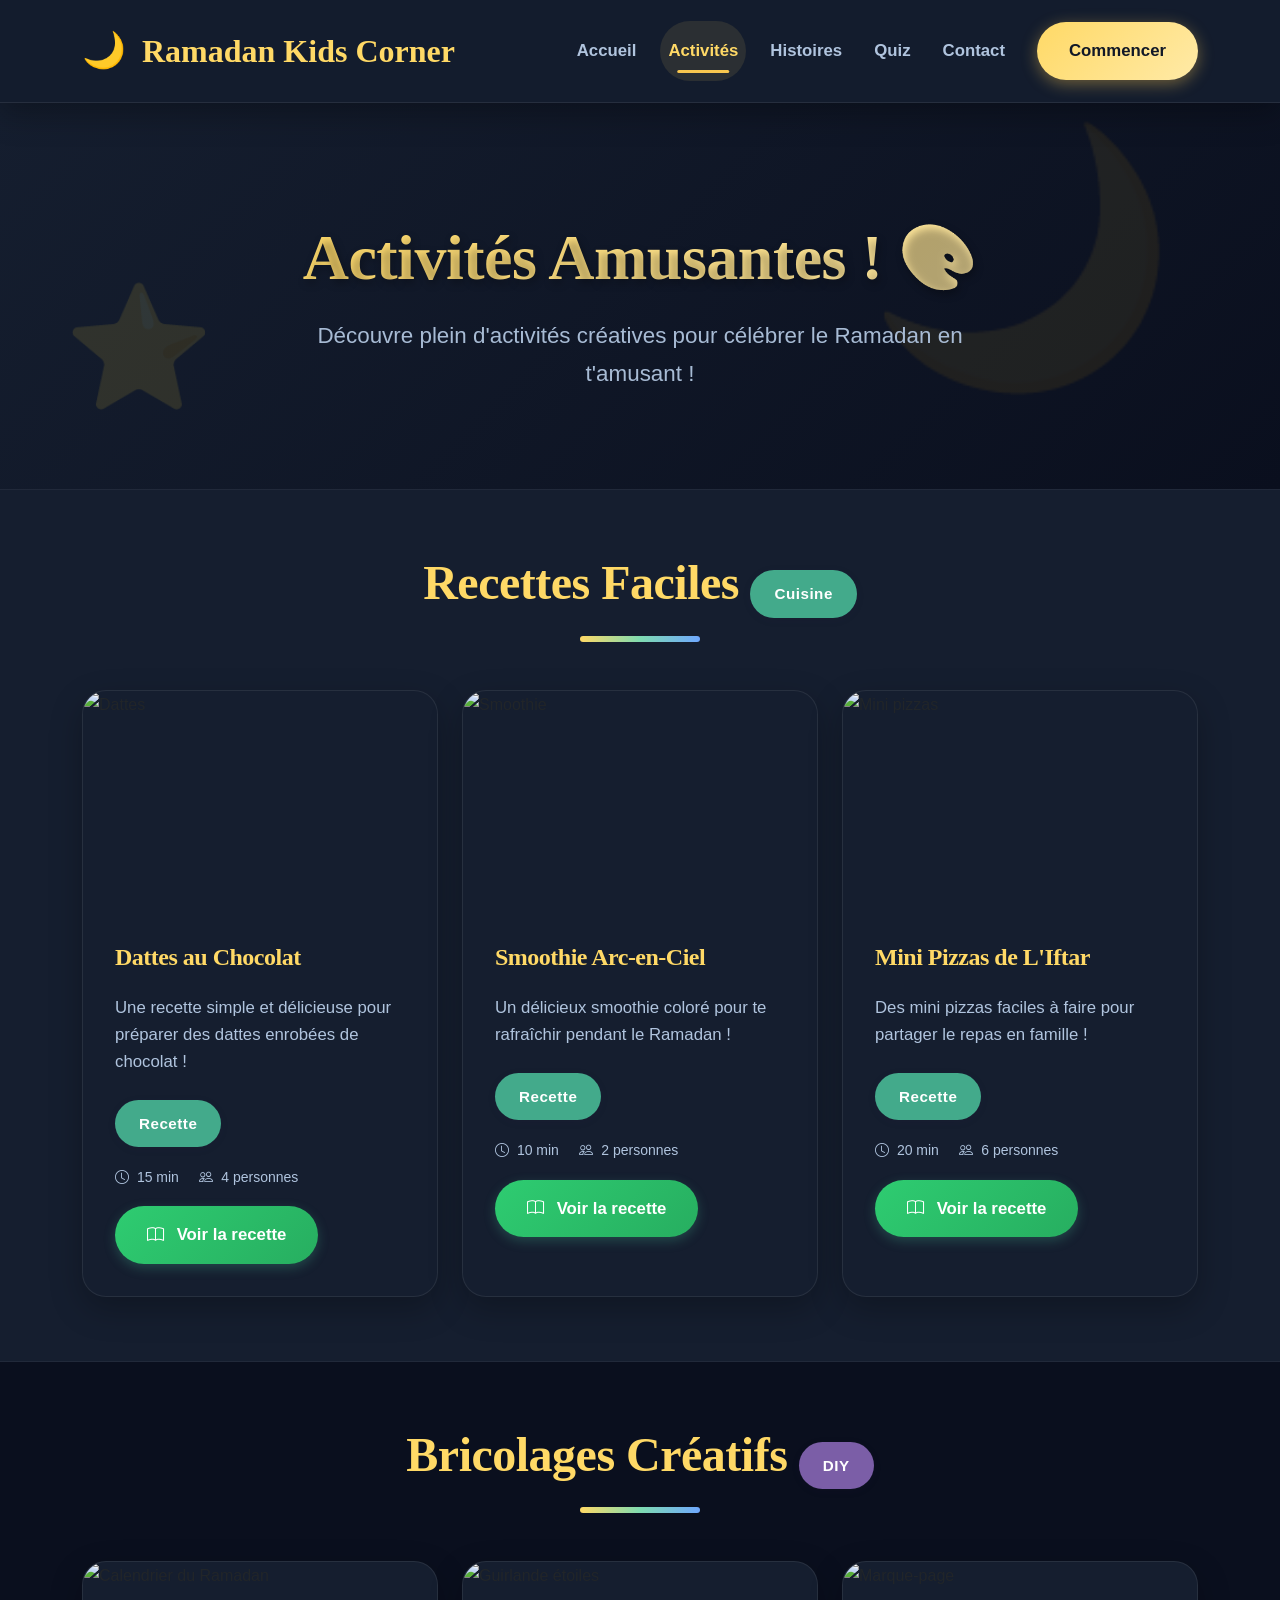
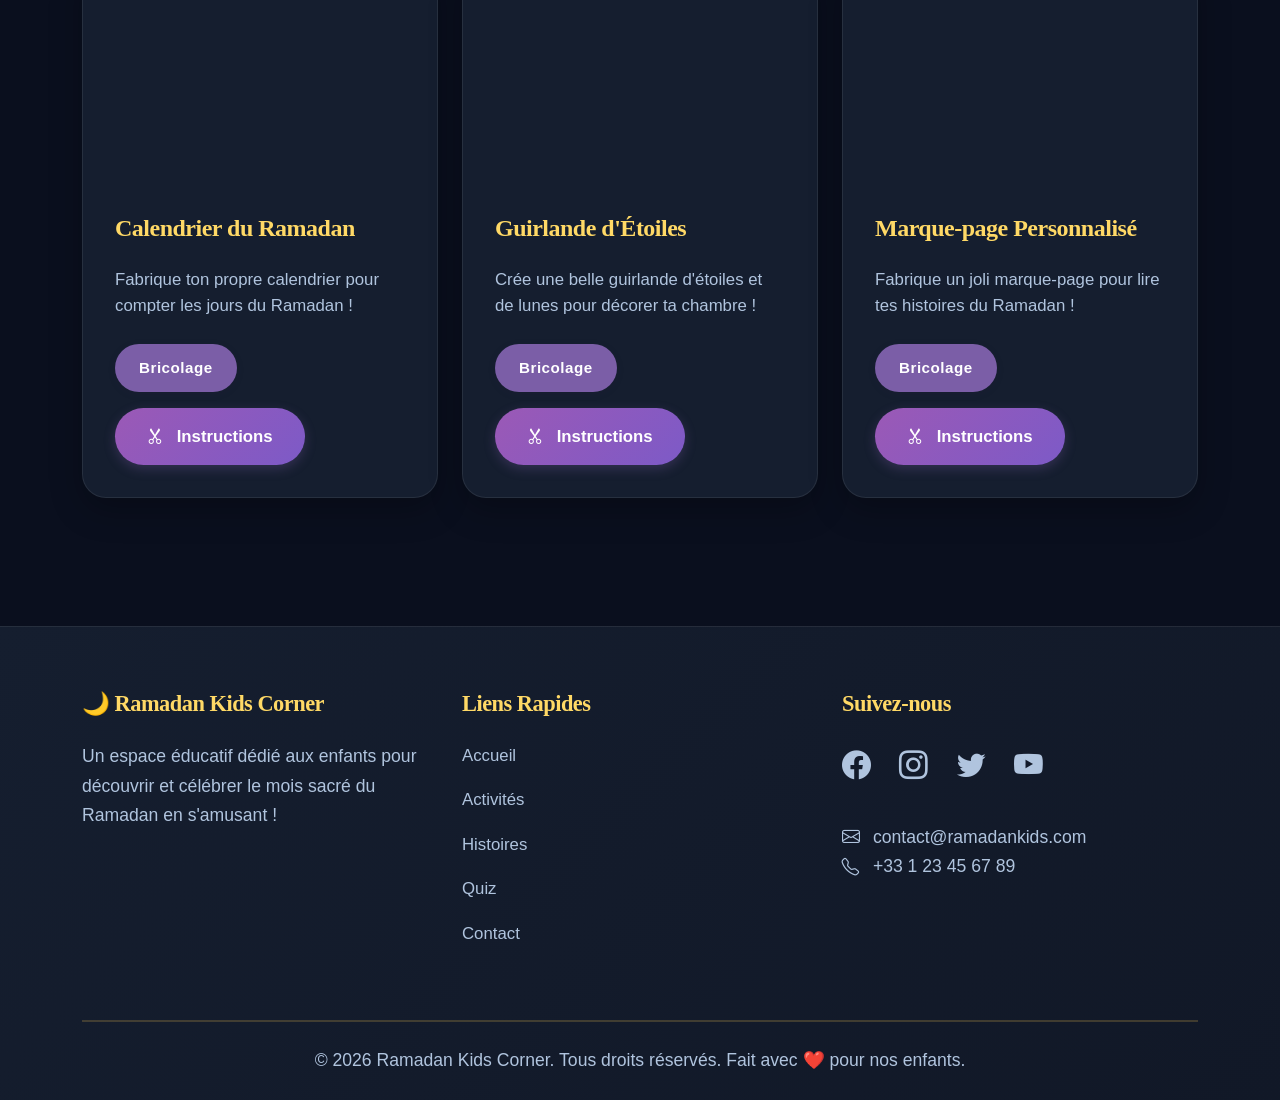
==== commit 8ed82d75: "second commit" ====
--- a/activites.html
+++ b/activites.html
@@ -14,11 +14,12 @@
     
     <!-- Custom CSS -->
     <link rel="stylesheet" href="assets/css/style.css">
+    <link rel="stylesheet" href="assets/css/theme-modern.css">
 </head>
 <body>
     
     <!-- Navigation -->
-    <nav class="navbar navbar-expand-lg sticky-top">
+    <nav class="navbar navbar-expand-lg sticky-top navbar-modern">
         <div class="container">
             <a class="navbar-brand" href="index.html">
                 <span>🌙</span> Ramadan Kids Corner
@@ -65,7 +66,7 @@
     </section>
 
     <!-- Recettes Section -->
-    <section class="section" style="background-color: white;" id="recettes">
+    <section class="section surface-panel" id="recettes">
         <div class="container">
             <h2 class="section-title">Recettes Faciles <span class="badge badge-green">Cuisine</span></h2>
             
--- a/assets/css/theme-modern.css
+++ b/assets/css/theme-modern.css
@@ -0,0 +1,352 @@
+/* ===============================================
+   Ramadan Kids Corner - Modern Dark Theme
+   Applied across site pages (except inline custom history page)
+   =============================================== */
+
+:root {
+    --dark-bg: #0A0F1E;
+    --dark-surface: #151E2F;
+    --dark-surface-2: #1E2A3A;
+    --gold: #FFD966;
+    --gold-light: #FFEAA7;
+    --emerald: #2ECC71;
+    --emerald-dark: #27AE60;
+    --coral: #FF6B6B;
+    --purple: #9B59B6;
+    --text-primary: #FFFFFF;
+    --text-secondary: #B0C4DE;
+    --text-muted: #8A9DB0;
+}
+
+body {
+    background: var(--dark-bg);
+    color: var(--text-primary);
+}
+
+h1, h2, h3, h4, h5, h6 {
+    color: var(--text-primary);
+}
+
+p,
+small,
+li,
+label,
+.lead {
+    color: var(--text-secondary);
+}
+
+/* Navbar */
+.navbar,
+.navbar.navbar-modern {
+    background: rgba(21, 30, 47, 0.92) !important;
+    backdrop-filter: blur(10px);
+    -webkit-backdrop-filter: blur(10px);
+    border-bottom: 1px solid rgba(255, 255, 255, 0.08);
+    box-shadow: 0 10px 30px rgba(0, 0, 0, 0.3);
+}
+
+.navbar-brand {
+    color: var(--gold) !important;
+}
+
+.navbar-nav .nav-link {
+    color: var(--text-secondary) !important;
+    border-radius: 50px;
+}
+
+.navbar-nav .nav-link:hover,
+.navbar-nav .nav-link.active {
+    color: var(--gold) !important;
+    background: rgba(255, 217, 102, 0.1);
+}
+
+.btn-cta {
+    background: linear-gradient(135deg, var(--gold), var(--gold-light));
+    color: #111827;
+    border-radius: 50px;
+}
+
+.btn-cta:hover {
+    color: #111827;
+    box-shadow: 0 10px 20px rgba(255, 217, 102, 0.3);
+}
+
+/* Hero */
+.hero-section {
+    background: linear-gradient(135deg, var(--dark-surface), var(--dark-bg));
+}
+
+.hero-title {
+    background: linear-gradient(135deg, var(--gold), var(--gold-light));
+    -webkit-background-clip: text;
+    background-clip: text;
+    -webkit-text-fill-color: transparent;
+}
+
+.hero-subtitle {
+    color: var(--text-secondary);
+}
+
+/* Sections */
+.section {
+    background: transparent;
+}
+
+.surface-panel {
+    background: var(--dark-surface);
+    border-top: 1px solid rgba(255, 255, 255, 0.05);
+    border-bottom: 1px solid rgba(255, 255, 255, 0.05);
+}
+
+.cta-gradient-section {
+    background: linear-gradient(135deg, #3A2E57 0%, #1F2F46 100%);
+}
+
+.cta-gradient-section .lead,
+.cta-gradient-section p {
+    color: var(--text-secondary) !important;
+}
+
+.section-title {
+    color: var(--gold);
+}
+
+.section-title::after {
+    background: linear-gradient(90deg, var(--gold), #7FDBB1, #6FA8FF);
+}
+
+/* Cards */
+.card,
+.activity-card,
+.quiz-card,
+.stat-box,
+.quiz-features,
+.feature-item {
+    background: var(--dark-surface) !important;
+    border: 1px solid rgba(255, 255, 255, 0.08) !important;
+    box-shadow: 0 12px 32px rgba(0, 0, 0, 0.25);
+}
+
+.card-title,
+.quiz-card-title,
+.feature-item h4,
+.stat-box h3,
+.activity-card h3 {
+    color: var(--gold) !important;
+}
+
+.card-text,
+.quiz-card-description,
+.feature-item p,
+.stat-box p,
+.activity-card p,
+.quiz-questions {
+    color: var(--text-secondary) !important;
+}
+
+.card:hover,
+.activity-card:hover,
+.quiz-card:hover {
+    border-color: rgba(255, 217, 102, 0.45) !important;
+}
+
+/* Buttons */
+.btn {
+    border-radius: 50px;
+}
+
+.btn-primary {
+    background: linear-gradient(135deg, var(--purple), #7D5AC7);
+    color: var(--text-primary);
+}
+
+.btn-success {
+    background: linear-gradient(135deg, var(--emerald), var(--emerald-dark));
+}
+
+.btn-warning {
+    background: linear-gradient(135deg, var(--gold), var(--gold-light));
+    color: #111827;
+}
+
+.btn-secondary {
+    background: #2A3348;
+    color: var(--text-primary);
+}
+
+/* Forms */
+.form-control,
+.form-select {
+    background: var(--dark-surface-2) !important;
+    border: 2px solid rgba(255, 255, 255, 0.16) !important;
+    color: var(--text-primary) !important;
+}
+
+.form-control::placeholder {
+    color: var(--text-muted);
+}
+
+.form-control:focus,
+.form-select:focus {
+    border-color: var(--gold) !important;
+    box-shadow: 0 0 0 0.25rem rgba(255, 217, 102, 0.2) !important;
+}
+
+label.form-label,
+.form-label {
+    color: var(--text-primary);
+}
+
+/* Accordion */
+.accordion-item {
+    background: var(--dark-surface);
+    border: 1px solid rgba(255, 255, 255, 0.08);
+}
+
+.accordion-button {
+    background: var(--dark-surface-2);
+    color: var(--text-primary);
+}
+
+.accordion-button:not(.collapsed) {
+    background: linear-gradient(135deg, #3A2E57, #2B3E55);
+    color: var(--gold);
+}
+
+.accordion-body {
+    background: var(--dark-surface);
+    color: var(--text-secondary);
+}
+
+/* Modal */
+.modal-content {
+    background: var(--dark-surface);
+    color: var(--text-primary);
+    border: 1px solid rgba(255, 255, 255, 0.1);
+}
+
+.modal-body,
+.modal-body li,
+.modal-body p,
+.modal-body ol,
+.modal-body ul {
+    color: var(--text-secondary);
+}
+
+.modal-footer {
+    border-top-color: rgba(255, 255, 255, 0.08);
+}
+
+/* Footer */
+.footer,
+.footer-modern {
+    background: linear-gradient(135deg, var(--dark-surface) 0%, #111827 100%);
+    border-top: 1px solid rgba(255, 255, 255, 0.08);
+}
+
+.footer h5 {
+    color: var(--gold);
+}
+
+.footer a,
+.footer p,
+.footer-bottom {
+    color: var(--text-secondary);
+}
+
+.footer a:hover {
+    color: var(--gold);
+}
+
+/* Misc */
+img {
+    border-radius: 20px;
+}
+
+.alert-info {
+    background: rgba(111, 168, 255, 0.12);
+    color: var(--text-secondary);
+    border-color: rgba(111, 168, 255, 0.35);
+}
+
+/* Contact layout fixes */
+body.contact-page .contact-column .card {
+    height: auto !important;
+}
+
+body.contact-page .contact-column {
+    display: block;
+}
+
+/* Contact page */
+.contact-highlight-card {
+    background: linear-gradient(135deg, #3A2E57 0%, #23364B 100%) !important;
+    border: 1px solid rgba(255, 217, 102, 0.25) !important;
+}
+
+.contact-highlight-card h3,
+.contact-highlight-card h5 {
+    color: var(--gold) !important;
+}
+
+.contact-detail p {
+    margin-bottom: 0;
+    color: var(--text-secondary);
+}
+
+.contact-detail a {
+    color: var(--text-primary);
+    text-decoration: none;
+}
+
+.contact-detail a:hover {
+    color: var(--gold);
+}
+
+.contact-social-grid {
+    display: grid;
+    grid-template-columns: repeat(2, minmax(0, 1fr));
+    gap: 12px;
+}
+
+.social-link-btn {
+    min-width: 120px;
+    border: none;
+    color: #fff;
+    font-weight: 700;
+}
+
+.social-link-btn:hover {
+    color: #fff;
+    transform: translateY(-3px);
+}
+
+.social-facebook {
+    background: linear-gradient(135deg, #1877F2, #0D5FCC);
+}
+
+.social-instagram {
+    background: linear-gradient(135deg, #F58529, #DD2A7B, #8134AF);
+}
+
+.social-twitter {
+    background: linear-gradient(135deg, #1DA1F2, #0D8BD9);
+}
+
+.social-youtube {
+    background: linear-gradient(135deg, #FF0000, #CC0000);
+}
+
+.location-card h3 {
+    color: var(--gold) !important;
+}
+
+.location-actions .btn {
+    font-weight: 700;
+}
+
+@media (max-width: 576px) {
+    .contact-social-grid {
+        grid-template-columns: 1fr;
+    }
+}
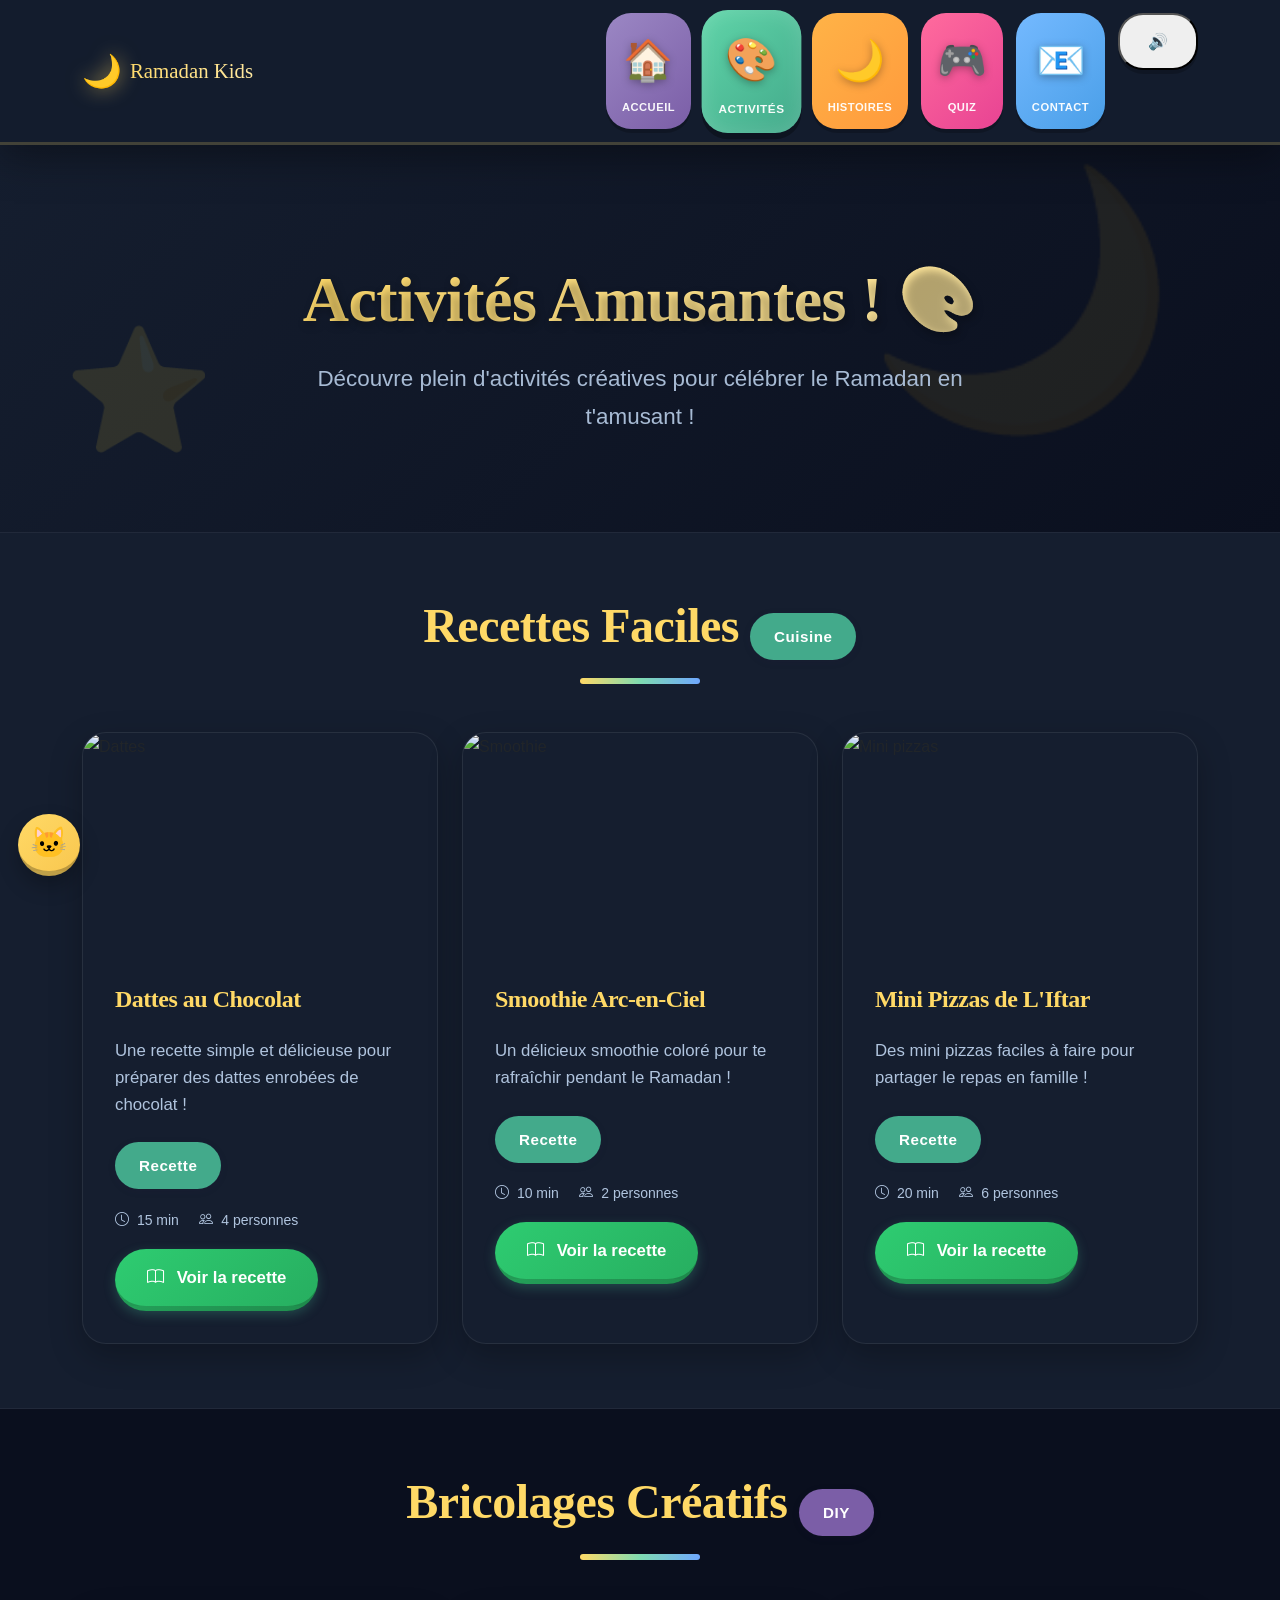
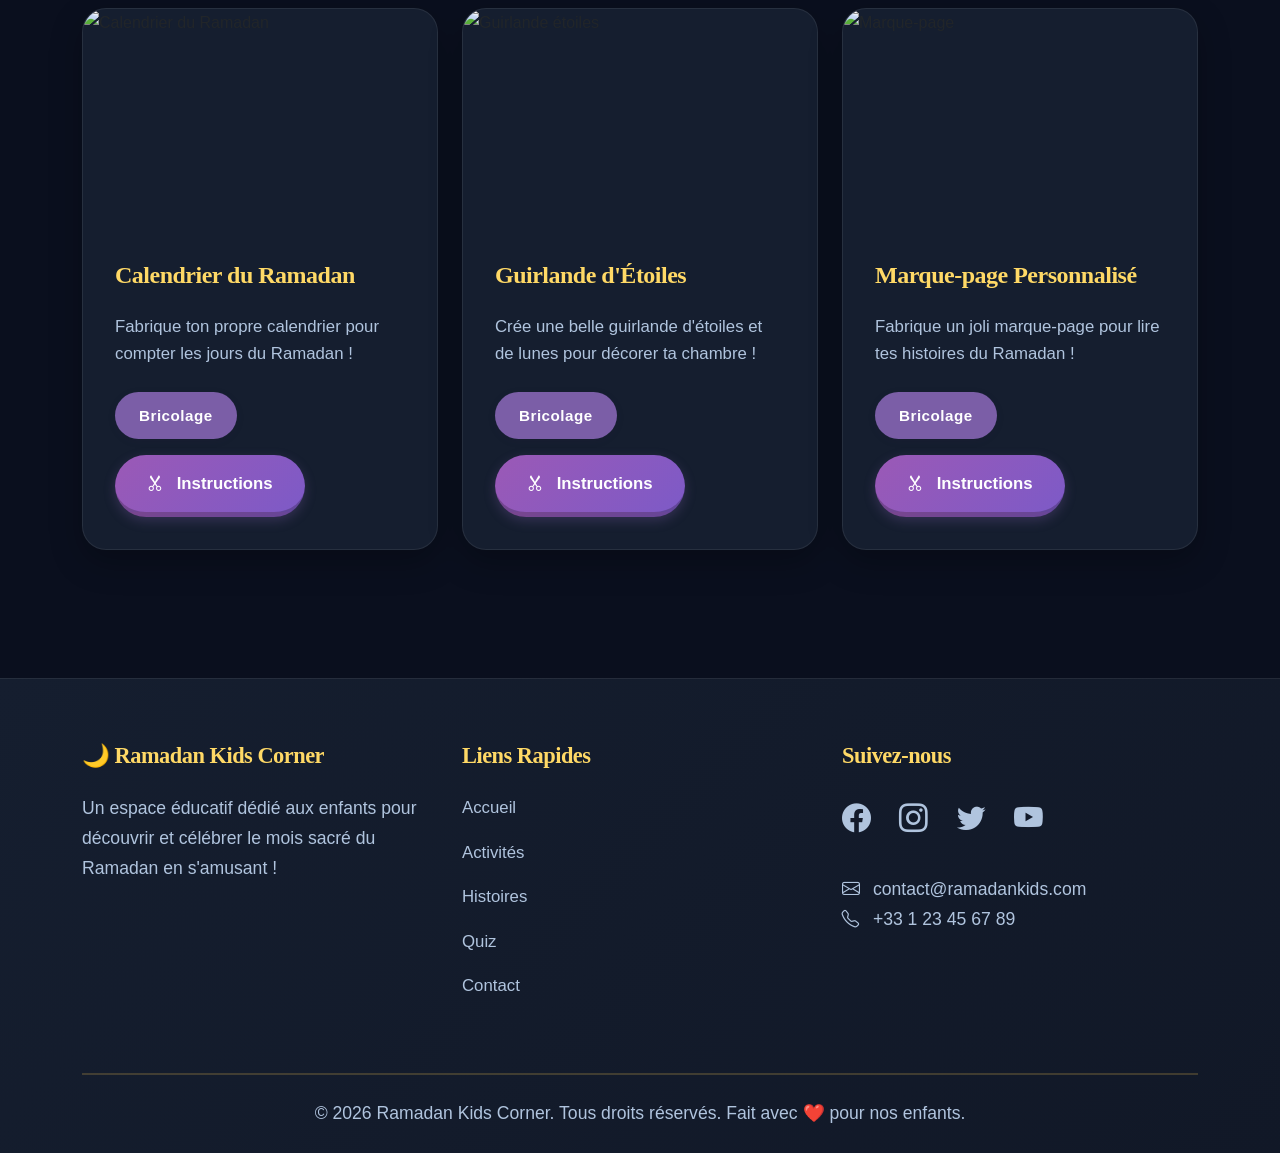
==== commit 02188236: "3 commit" ====
--- a/activites.html
+++ b/activites.html
@@ -15,41 +15,58 @@
     <!-- Custom CSS -->
     <link rel="stylesheet" href="assets/css/style.css">
     <link rel="stylesheet" href="assets/css/theme-modern.css">
+    <link rel="stylesheet" href="assets/css/splash-screen.css">
+    <link rel="stylesheet" href="assets/css/pop-bounce.css">
 </head>
 <body>
     
-    <!-- Navigation -->
-    <nav class="navbar navbar-expand-lg sticky-top navbar-modern">
+    <!-- Navigation Bubble UI -->
+    <nav class="navbar-bubble sticky-top">
         <div class="container">
-            <a class="navbar-brand" href="index.html">
-                <span>🌙</span> Ramadan Kids Corner
+            <!-- Logo avec Lune Souriante -->
+            <a class="navbar-bubble-brand" href="index.html">
+                <span class="brand-icon">🌙</span>
+                <span class="brand-text">Ramadan Kids</span>
             </a>
-            <button class="navbar-toggler" type="button" data-bs-toggle="collapse" data-bs-target="#navbarNav" 
-                    aria-controls="navbarNav" aria-expanded="false" aria-label="Toggle navigation">
-                <span class="navbar-toggler-icon"></span>
-            </button>
-            <div class="collapse navbar-collapse" id="navbarNav">
-                <ul class="navbar-nav ms-auto align-items-center">
-                    <li class="nav-item">
-                        <a class="nav-link" href="index.html">Accueil</a>
-                    </li>
-                    <li class="nav-item">
-                        <a class="nav-link" href="activites.html">Activités</a>
-                    </li>
-                    <li class="nav-item">
-                        <a class="nav-link" href="histoires.html">Histoires</a>
-                    </li>
-                    <li class="nav-item">
-                        <a class="nav-link" href="quiz.html">Quiz</a>
-                    </li>
-                    <li class="nav-item">
-                        <a class="nav-link" href="contact.html">Contact</a>
-                    </li>
-                    <li class="nav-item ms-lg-3">
-                        <a href="activites.html" class="btn btn-cta">Commencer</a>
-                    </li>
-                </ul>
-            </div>
+            
+            <!-- Menu Iconographique -->
+            <ul class="navbar-bubble-menu">
+                <li class="nav-bubble-item">
+                    <a class="nav-bubble-link nav-home" href="index.html">
+                        <span class="nav-bubble-icon">🏠</span>
+                        <span class="nav-bubble-text">Accueil</span>
+                    </a>
+                </li>
+                <li class="nav-bubble-item">
+                    <a class="nav-bubble-link nav-activities active" href="activites.html">
+                        <span class="nav-bubble-icon">🎨</span>
+                        <span class="nav-bubble-text">Activités</span>
+                    </a>
+                </li>
+                <li class="nav-bubble-item">
+                    <a class="nav-bubble-link nav-stories" href="histoires.html">
+                        <span class="nav-bubble-icon">🌙</span>
+                        <span class="nav-bubble-text">Histoires</span>
+                    </a>
+                </li>
+                <li class="nav-bubble-item">
+                    <a class="nav-bubble-link nav-quiz" href="quiz.html">
+                        <span class="nav-bubble-icon">🎮</span>
+                        <span class="nav-bubble-text">Quiz</span>
+                    </a>
+                </li>
+                <li class="nav-bubble-item">
+                    <a class="nav-bubble-link nav-contact" href="contact.html">
+                        <span class="nav-bubble-icon">📧</span>
+                        <span class="nav-bubble-text">Contact</span>
+                    </a>
+                </li>
+                <li class="nav-bubble-item">
+                    <button type="button" id="muteBtn" class="nav-bubble-link sound-enabled" title="Activer/Désactiver le son">
+                        <span class="nav-bubble-icon">🔊</span>
+                    </button>
+                </li>
+            </ul>
         </div>
     </nav>
 
@@ -480,6 +497,9 @@
     
     <!-- Custom JavaScript -->
     <script src="assets/js/main.js"></script>
+    <script src="assets/js/splash-screen.js"></script>
+        <script src="assets/js/immersive-sound.js"></script>
+    <script src="assets/js/pop-bounce.js"></script>
 
 </body>
 </html>
--- a/assets/css/style.css
+++ b/assets/css/style.css
@@ -11,6 +11,9 @@
     --color-orange: #F9844A;
     --color-green: #43AA8B;
     --color-purple: #7B5EA7;
+    --kids-purple: #7B5EA7;
+    --kids-gold: #F9C74F;
+    --kids-green: #43AA8B;
     
     /* Neutrals */
     --color-dark: #2d1b4e;
@@ -43,8 +46,8 @@
     --transition-slow: 0.5s cubic-bezier(0.4, 0, 0.2, 1);
 }
 
-/* ===== TYPOGRAPHY - FREDOKA & QUICKSAND ===== */
-@import url('https://fonts.googleapis.com/css2?family=Fredoka:wght@400;500;600;700&family=Quicksand:wght@400;500;600;700&display=swap');
+/* ===== TYPOGRAPHY - FREDOKA ONE & QUICKSAND ===== */
+@import url('https://fonts.googleapis.com/css2?family=Fredoka+One&family=Fredoka:wght@400;500;600;700&family=Quicksand:wght@400;500;600;700&display=swap');
 
 * {
     margin: 0;
--- a/assets/css/theme-modern.css
+++ b/assets/css/theme-modern.css
@@ -35,18 +35,225 @@
     color: var(--text-secondary);
 }
 
-/* Navbar */
-.navbar,
-.navbar.navbar-modern {
-    background: rgba(21, 30, 47, 0.92) !important;
-    backdrop-filter: blur(10px);
-    -webkit-backdrop-filter: blur(10px);
-    border-bottom: 1px solid rgba(255, 255, 255, 0.08);
-    box-shadow: 0 10px 30px rgba(0, 0, 0, 0.3);
-}
-
-.navbar-brand {
-    color: var(--gold) !important;
+/* ===============================================
+   NAVBAR BUBBLE UI - 0% Texte / 100% Plaisir
+   =============================================== */
+
+/* Conteneur Principal */
+.navbar-bubble {
+    background: rgba(21, 30, 47, 0.95) !important;
+    backdrop-filter: blur(15px);
+    -webkit-backdrop-filter: blur(15px);
+    border-bottom: 3px solid rgba(255, 217, 102, 0.2);
+    box-shadow: 0 10px 40px rgba(0, 0, 0, 0.4);
+    padding: 0.8rem 0;
+    z-index: 1050;
+}
+
+.navbar-bubble .container {
+    display: flex;
+    justify-content: space-between;
+    align-items: center;
+}
+
+/* Logo avec Lune Souriante */
+.navbar-bubble-brand {
+    display: flex;
+    align-items: center;
+    gap: 0.5rem;
+    text-decoration: none;
+    transition: transform 0.3s ease;
+}
+
+.navbar-bubble-brand:hover {
+    transform: scale(1.05);
+}
+
+.brand-icon {
+    font-size: 2rem;
+    filter: drop-shadow(0 0 10px rgba(255, 217, 102, 0.6));
+}
+
+.brand-text {
+    font-family: 'Fredoka One', cursive;
+    font-size: 1.3rem;
+    background: linear-gradient(135deg, var(--gold), var(--gold-light));
+    -webkit-background-clip: text;
+    -webkit-text-fill-color: transparent;
+    background-clip: text;
+}
+
+/* Menu Iconographique */
+.navbar-bubble-menu {
+    display: flex;
+    gap: 0.8rem;
+    margin: 0;
+    padding: 0;
+    list-style: none;
+}
+
+.nav-bubble-item {
+    position: relative;
+}
+
+/* Carte-Bouton Verticale */
+.nav-bubble-link {
+    display: flex;
+    flex-direction: column;
+    align-items: center;
+    justify-content: center;
+    padding: 0.8rem 1rem;
+    border-radius: 25px;
+    text-decoration: none;
+    min-width: 80px;
+    transition: all 0.3s cubic-bezier(0.34, 1.56, 0.64, 1);
+    position: relative;
+    box-shadow: 0 4px 0 rgba(0, 0, 0, 0.2);
+}
+
+/* Icônes Géantes */
+.nav-bubble-icon {
+    font-size: 2.5rem;
+    margin-bottom: 0.25rem;
+    filter: drop-shadow(0 2px 4px rgba(0, 0, 0, 0.3));
+    transition: transform 0.3s ease;
+}
+
+/* Texte Minimaliste */
+.nav-bubble-text {
+    font-family: 'Fredoka', sans-serif;
+    font-size: 0.7rem;
+    font-weight: 600;
+    color: rgba(255, 255, 255, 0.95);
+    text-transform: uppercase;
+    letter-spacing: 0.5px;
+}
+
+/* Couleurs Thématiques par Page */
+.nav-home {
+    background: linear-gradient(135deg, #9B87C4, #7B5EA7);
+}
+
+.nav-activities {
+    background: linear-gradient(135deg, #5FD4A8, #43AA8B);
+}
+
+.nav-stories {
+    background: linear-gradient(135deg, #FFB347, #FF9A3C);
+}
+
+.nav-quiz {
+    background: linear-gradient(135deg, #FF6B9D, #E84393);
+}
+
+.nav-contact {
+    background: linear-gradient(135deg, #74B9FF, #4A9FE8);
+}
+
+/* 🎯 Animation "Danse" au Survol */
+.nav-bubble-link:hover {
+    transform: translateY(-4px) rotate(5deg);
+    box-shadow: 0 8px 0 rgba(0, 0, 0, 0.25), 0 12px 30px rgba(0, 0, 0, 0.3);
+}
+
+.nav-bubble-link:hover .nav-bubble-icon {
+    transform: scale(1.15);
+}
+
+/* 🎯 Effet Tactile - Bouton Enfoncé */
+.nav-bubble-link:active {
+    transform: translateY(4px) rotate(0deg);
+    box-shadow: 0 0 0 rgba(0, 0, 0, 0.2);
+    transition: all 0.1s ease;
+}
+
+/* État Actif (Page Courante) */
+.nav-bubble-link.active {
+    box-shadow: 0 6px 0 rgba(0, 0, 0, 0.3), inset 0 0 20px rgba(255, 255, 255, 0.15);
+    transform: scale(1.05);
+}
+
+.nav-bubble-link.active .nav-bubble-icon {
+    animation: iconBounce 0.6s ease infinite alternate;
+}
+
+@keyframes iconBounce {
+    0% { transform: translateY(0); }
+    100% { transform: translateY(-4px); }
+}
+
+/* 📱 RESPONSIVE - Tab Bar Mobile */
+@media (max-width: 768px) {
+    .navbar-bubble {
+        position: fixed;
+        bottom: 0;
+        top: auto;
+        left: 0;
+        right: 0;
+        border-bottom: none;
+        border-top: 3px solid rgba(255, 217, 102, 0.3);
+        padding: 0.5rem 0 0.8rem;
+        background: rgba(10, 15, 30, 0.98) !important;
+    }
+
+    .navbar-bubble .container {
+        max-width: 100%;
+        padding: 0 0.5rem;
+    }
+
+    .navbar-bubble-brand {
+        position: fixed;
+        top: 1rem;
+        left: 1rem;
+        z-index: 1051;
+        background: rgba(21, 30, 47, 0.95);
+        padding: 0.5rem 1rem;
+        border-radius: 50px;
+        box-shadow: 0 4px 20px rgba(0, 0, 0, 0.4);
+    }
+
+    .brand-text {
+        font-size: 1rem;
+    }
+
+    .brand-icon {
+        font-size: 1.5rem;
+    }
+
+    .navbar-bubble-menu {
+        width: 100%;
+        justify-content: space-around;
+        gap: 0.3rem;
+    }
+
+    .nav-bubble-link {
+        min-width: 70px;
+        padding: 0.6rem 0.5rem;
+        border-radius: 20px;
+    }
+
+    .nav-bubble-icon {
+        font-size: 2rem;
+    }
+
+    .nav-bubble-text {
+        font-size: 0.65rem;
+    }
+
+    /* Espace pour éviter que le contenu soit caché sous la tab bar */
+    body {
+        padding-bottom: 90px;
+    }
+}
+
+@media (max-width: 480px) {
+    .nav-bubble-icon {
+        font-size: 1.8rem;
+    }
+    
+    .nav-bubble-text {
+        font-size: 0.6rem;
+    }
 }
 
 .navbar-nav .nav-link {
@@ -350,3 +557,228 @@
         grid-template-columns: 1fr;
     }
 }
+
+/* ==================================================
+   Univers Immersif & Magique - Kids Edutainment
+   ================================================== */
+
+:root {
+    --kids-purple: #7B5EA7;
+    --kids-gold: #F9C74F;
+    --kids-green: #43AA8B;
+}
+
+.navbar-nav .nav-link[href="index.html"]::before {
+    content: "🕌 ";
+}
+
+.navbar-nav .nav-link[href="activites.html"]::before {
+    content: "🎨 ";
+}
+
+.navbar-nav .nav-link[href="histoires.html"]::before {
+    content: "🌙 ";
+}
+
+.navbar .nav-link[href="contact.html"] {
+    animation: heartPulse 1.8s ease-in-out infinite;
+}
+
+@keyframes heartPulse {
+    0%, 100% { transform: scale(1); }
+    40% { transform: scale(1.08); }
+    60% { transform: scale(1.03); }
+}
+
+.btn,
+.btn-cta {
+    border-radius: 50px;
+    border-bottom: 5px solid rgba(0, 0, 0, 0.22);
+}
+
+.section-title {
+    font-family: 'Fredoka One', 'Fredoka', cursive;
+}
+
+.title-gold { color: var(--kids-gold) !important; }
+.title-green { color: var(--kids-green) !important; }
+.title-orange { color: #F9844A !important; }
+
+.activity-card {
+    position: relative;
+}
+
+.activity-card.gold { border: 2px solid rgba(249, 199, 79, 0.5) !important; }
+.activity-card.green { border: 2px solid rgba(67, 170, 139, 0.5) !important; }
+.activity-card.orange { border: 2px solid rgba(249, 132, 74, 0.5) !important; }
+.activity-card.purple { border: 2px solid rgba(123, 94, 167, 0.5) !important; }
+
+.activity-card:hover,
+.quiz-card:hover,
+.card:hover {
+    transform: scale(1.05);
+    box-shadow: 0 20px 45px rgba(0, 0, 0, 0.35);
+}
+
+.fun-badge {
+    position: absolute;
+    top: 14px;
+    left: 14px;
+    padding: 0.35rem 0.75rem;
+    border-radius: 999px;
+    background: linear-gradient(135deg, #FF8A65, #FFB74D);
+    color: #fff;
+    font-size: 0.78rem;
+    font-weight: 800;
+    border-bottom: 3px solid rgba(0, 0, 0, 0.22);
+    z-index: 3;
+}
+
+.hero-magical {
+    position: relative;
+    overflow: hidden;
+}
+
+.stars-layer {
+    position: absolute;
+    inset: 0;
+    background-image:
+        radial-gradient(circle at 10% 20%, rgba(255, 255, 255, 0.9) 1px, transparent 2px),
+        radial-gradient(circle at 70% 15%, rgba(255, 255, 255, 0.7) 1px, transparent 2px),
+        radial-gradient(circle at 35% 70%, rgba(255, 255, 255, 0.75) 1px, transparent 2px),
+        radial-gradient(circle at 85% 60%, rgba(255, 255, 255, 0.8) 1px, transparent 2px);
+    animation: twinkleStars 3.5s ease-in-out infinite;
+    pointer-events: none;
+    opacity: 0.7;
+}
+
+@keyframes twinkleStars {
+    0%, 100% { opacity: 0.45; }
+    50% { opacity: 1; }
+}
+
+.hero-illustration-wrap {
+    position: relative;
+}
+
+.hero-illustration {
+    width: 100%;
+    height: min(55vh, 440px);
+    object-fit: cover;
+    border-radius: 32px;
+    border: 3px solid rgba(255, 217, 102, 0.35);
+    box-shadow: 0 20px 40px rgba(0, 0, 0, 0.35);
+}
+
+.hero-mascot-bubble {
+    position: absolute;
+    right: 16px;
+    bottom: 16px;
+    background: linear-gradient(135deg, #FFD966, #F9C74F);
+    color: #111827;
+    font-weight: 800;
+    padding: 0.65rem 0.9rem;
+    border-radius: 999px;
+    border-bottom: 4px solid rgba(0, 0, 0, 0.25);
+}
+
+.wave-divider {
+    height: 64px;
+    background:
+        radial-gradient(50px 24px at 20% 0, var(--dark-surface) 98%, transparent 100%),
+        radial-gradient(60px 26px at 55% 0, var(--dark-surface) 98%, transparent 100%),
+        radial-gradient(50px 24px at 85% 0, var(--dark-surface) 98%, transparent 100%);
+    opacity: 0.95;
+}
+
+.kids-mascot-guide {
+    position: fixed;
+    bottom: 24px;
+    left: 18px;
+    z-index: 1100;
+    width: 62px;
+    height: 62px;
+    display: flex;
+    align-items: center;
+    justify-content: center;
+    font-size: 1.9rem;
+    border-radius: 50%;
+    background: linear-gradient(135deg, #FFD966, #F9C74F);
+    border-bottom: 5px solid rgba(0, 0, 0, 0.25);
+    box-shadow: 0 10px 20px rgba(0, 0, 0, 0.25);
+    animation: mascotFloat 2.4s ease-in-out infinite;
+}
+
+@keyframes mascotFloat {
+    0%, 100% { transform: translateY(0px); }
+    50% { transform: translateY(-8px); }
+}
+
+@media (max-width: 576px) {
+    .hero-illustration {
+        height: 50vh;
+    }
+
+    .kids-mascot-guide {
+        width: 54px;
+        height: 54px;
+        font-size: 1.6rem;
+    }
+
+    /* ===============================================
+       IMMERSIVE SOUND BUTTON
+       =============================================== */
+
+    #muteBtn {
+        border: none;
+        background: none;
+        padding: 0;
+        cursor: pointer;
+        display: flex !important;
+        align-items: center;
+        justify-content: center;
+        width: 50px;
+        height: 50px;
+        border-radius: 50%;
+        transition: all 0.3s ease;
+        position: relative;
+    }
+
+    #muteBtn.sound-enabled {
+        background: linear-gradient(135deg, var(--gold), var(--emerald));
+        box-shadow: 0 4px 15px rgba(255, 217, 102, 0.3);
+        animation: iconBounce 2s infinite;
+    }
+
+    #muteBtn.sound-muted {
+        background: linear-gradient(135deg, #6c757d, #495057);
+        box-shadow: 0 4px 15px rgba(108, 117, 125, 0.2);
+    }
+
+    #muteBtn:hover {
+        transform: scale(1.12);
+    }
+
+    #muteBtn:active {
+        transform: scale(0.95);
+    }
+
+    #muteBtn .nav-bubble-icon {
+        font-size: 1.4rem;
+        display: flex;
+        align-items: center;
+        justify-content: center;
+    }
+
+    /* Responsive */
+    @media (max-width: 768px) {
+        #muteBtn {
+            width: 45px;
+            height: 45px;
+        }
+
+        #muteBtn .nav-bubble-icon {
+            font-size: 1.2rem;
+        }
+    }
+}
--- a/assets/css/splash-screen.css
+++ b/assets/css/splash-screen.css
@@ -0,0 +1,250 @@
+/* ===============================================
+   SPLASH SCREEN - Mascotte Dansante
+   Welcome Animation for Kids
+   =============================================== */
+
+.splash-screen {
+    position: fixed;
+    top: 0;
+    left: 0;
+    right: 0;
+    bottom: 0;
+    background: linear-gradient(135deg, #7B5EA7, #4A9FE8);
+    display: flex;
+    flex-direction: column;
+    align-items: center;
+    justify-content: center;
+    z-index: 9999;
+    animation: splashFadeOut 0.6s ease-in 2.8s forwards;
+    gap: 2rem;
+}
+
+@keyframes splashFadeOut {
+    0% {
+        opacity: 1;
+        visibility: visible;
+    }
+    100% {
+        opacity: 0;
+        visibility: hidden;
+    }
+}
+
+/* Fond avec étoiles animées */
+.splash-stars {
+    position: absolute;
+    top: 0;
+    left: 0;
+    right: 0;
+    bottom: 0;
+    overflow: hidden;
+    pointer-events: none;
+}
+
+.splash-star {
+    position: absolute;
+    width: 2px;
+    height: 2px;
+    background: white;
+    border-radius: 50%;
+    animation: twinkleStarsSplash 1.5s ease-in-out infinite;
+}
+
+@keyframes twinkleStarsSplash {
+    0%, 100% { opacity: 0.3; }
+    50% { opacity: 1; }
+}
+
+/* Confettis */
+.splash-confetti {
+    position: absolute;
+    width: 8px;
+    height: 8px;
+    background: #FFD966;
+    border-radius: 50%;
+    animation: fallConfetti 2.5s ease-in infinite;
+    pointer-events: none;
+}
+
+.splash-confetti.pink { background: #FF6B9D; }
+.splash-confetti.green { background: #43AA8B; }
+.splash-confetti.purple { background: #9B59B6; }
+
+@keyframes fallConfetti {
+    0% {
+        transform: translateY(-10px) rotate(0deg);
+        opacity: 1;
+    }
+    100% {
+        transform: translateY(100vh) rotate(360deg);
+        opacity: 0;
+    }
+}
+
+/* Conteneur de contenu */
+.splash-content {
+    position: relative;
+    z-index: 10;
+    text-align: center;
+    animation: scaleIn 0.6s cubic-bezier(0.34, 1.56, 0.64, 1) 0.2s both;
+}
+
+@keyframes scaleIn {
+    0% {
+        transform: scale(0.5);
+        opacity: 0;
+    }
+    100% {
+        transform: scale(1);
+        opacity: 1;
+    }
+}
+
+/* Mascotte */
+.splash-mascot {
+    font-size: 8rem;
+    margin-bottom: 1rem;
+    animation: mascotDance 0.8s ease-in-out infinite;
+    filter: drop-shadow(0 5px 15px rgba(0, 0, 0, 0.3));
+}
+
+@keyframes mascotDance {
+    0%, 100% {
+        transform: translateY(0) rotate(0deg);
+    }
+    25% {
+        transform: translateY(-20px) rotate(-5deg);
+    }
+    50% {
+        transform: translateY(-10px) rotate(5deg);
+    }
+    75% {
+        transform: translateY(-15px) rotate(-3deg);
+    }
+}
+
+/* Bulle de dialogue */
+.splash-dialog {
+    background: white;
+    padding: 1.5rem 2rem;
+    border-radius: 30px;
+    position: relative;
+    box-shadow: 0 10px 30px rgba(0, 0, 0, 0.2);
+    max-width: 350px;
+    animation: bubblePop 0.6s cubic-bezier(0.34, 1.56, 0.64, 1) 0.8s both;
+}
+
+@keyframes bubblePop {
+    0% {
+        transform: scale(0);
+        opacity: 0;
+    }
+    100% {
+        transform: scale(1);
+        opacity: 1;
+    }
+}
+
+.splash-dialog::after {
+    content: '';
+    position: absolute;
+    bottom: -15px;
+    left: 30px;
+    width: 0;
+    height: 0;
+    border-left: 15px solid transparent;
+    border-right: 0;
+    border-top: 15px solid white;
+}
+
+.splash-dialog h2 {
+    font-family: 'Fredoka One', cursive;
+    color: #7B5EA7;
+    font-size: 1.8rem;
+    margin: 0 0 0.5rem 0;
+}
+
+.splash-dialog p {
+    color: #4A9FE8;
+    font-size: 1.1rem;
+    margin: 0;
+    font-weight: 500;
+}
+
+/* Boutons */
+.splash-buttons {
+    display: flex;
+    gap: 1rem;
+    margin-top: 2rem;
+    flex-wrap: wrap;
+    justify-content: center;
+    animation: buttonsSlideUp 0.6s cubic-bezier(0.34, 1.56, 0.64, 1) 1.2s both;
+}
+
+@keyframes buttonsSlideUp {
+    0% {
+        transform: translateY(30px);
+        opacity: 0;
+    }
+    100% {
+        transform: translateY(0);
+        opacity: 1;
+    }
+}
+
+.splash-btn {
+    padding: 0.9rem 2rem;
+    font-size: 1rem;
+    border-radius: 50px;
+    border: none;
+    font-weight: 700;
+    cursor: pointer;
+    transition: all 0.3s cubic-bezier(0.34, 1.56, 0.64, 1);
+    box-shadow: 0 4px 0 rgba(0, 0, 0, 0.2);
+    text-transform: uppercase;
+    letter-spacing: 0.5px;
+}
+
+.splash-btn-primary {
+    background: linear-gradient(135deg, var(--kids-gold, #F9C74F), #FFE56D);
+    color: #1a1a1a;
+}
+
+.splash-btn-primary:hover {
+    transform: translateY(-4px);
+    box-shadow: 0 6px 0 rgba(0, 0, 0, 0.25), 0 10px 25px rgba(0, 0, 0, 0.2);
+}
+
+.splash-btn-primary:active {
+    transform: translateY(2px);
+    box-shadow: 0 2px 0 rgba(0, 0, 0, 0.2);
+}
+
+/* Responsive */
+@media (max-width: 768px) {
+    .splash-mascot {
+        font-size: 5rem;
+    }
+
+    .splash-dialog {
+        max-width: 280px;
+        padding: 1.2rem 1.5rem;
+    }
+
+    .splash-dialog h2 {
+        font-size: 1.5rem;
+    }
+
+    .splash-dialog p {
+        font-size: 0.95rem;
+    }
+
+    .splash-buttons {
+        flex-direction: column;
+        gap: 0.8rem;
+    }
+
+    .splash-btn {
+        width: 100%;
+    }
+}
--- a/assets/css/pop-bounce.css
+++ b/assets/css/pop-bounce.css
@@ -0,0 +1,266 @@
+/* ===============================================
+   POP & BOUNCE ANIMATIONS
+   Dynamic entrance effects for kids
+   =============================================== */
+
+/* Animation Pop & Bounce - Apparition */
+@keyframes popBounceIn {
+    0% {
+        opacity: 0;
+        transform: scale(0);
+    }
+    60% {
+        opacity: 1;
+        transform: scale(1.15);
+    }
+    80% {
+        transform: scale(0.95);
+    }
+    100% {
+        transform: scale(1);
+    }
+}
+
+/* Bounce au hover */
+@keyframes hoverBounce {
+    0% {
+        transform: scale(1);
+    }
+    50% {
+        transform: scale(1.08);
+    }
+    100% {
+        transform: scale(1);
+    }
+}
+
+/* Fade & Slide Up */
+@keyframes fadeSlideUp {
+    0% {
+        opacity: 0;
+        transform: translateY(30px);
+    }
+    100% {
+        opacity: 1;
+        transform: translateY(0);
+    }
+}
+
+/* Rotation entrance */
+@keyframes rotateIn {
+    0% {
+        opacity: 0;
+        transform: scale(0) rotate(-45deg);
+    }
+    60% {
+        transform: scale(1.1) rotate(10deg);
+    }
+    100% {
+        opacity: 1;
+        transform: scale(1) rotate(0deg);
+    }
+}
+
+/* Shine effect */
+@keyframes shineEffect {
+    0% {
+        background-position: -1000px 0;
+    }
+    100% {
+        background-position: 1000px 0;
+    }
+}
+
+/* ===============================================
+   APPLY ANIMATIONS TO ELEMENTS
+   =============================================== */
+
+/* Cartes d'activités */
+.activity-card,
+.quiz-card,
+.quiz-game-card,
+.quiz-card-modern,
+.info-card,
+.story-item,
+.moral-modern {
+    animation: popBounceIn 0.6s cubic-bezier(0.34, 1.56, 0.64, 1) both;
+}
+
+/* Hover effect on cards */
+.activity-card:hover,
+.quiz-card:hover,
+.quiz-game-card:hover,
+.info-card:hover,
+.story-item:hover {
+    animation: hoverBounce 0.4s ease-in-out;
+}
+
+/* Titres et headings */
+h1, h2, h3, h4, h5, h6 {
+    animation: fadeSlideUp 0.8s cubic-bezier(0.34, 1.56, 0.64, 1) both;
+}
+
+/* Images avec entrance */
+img {
+    animation: popBounceIn 0.7s cubic-bezier(0.34, 1.56, 0.64, 1) both;
+}
+
+/* Boutons */
+.btn,
+button {
+    animation: popBounceIn 0.6s cubic-bezier(0.34, 1.56, 0.64, 1) both;
+}
+
+.btn:hover,
+button:hover {
+    animation: hoverBounce 0.4s ease-in-out;
+}
+
+/* Sections */
+.section,
+.hero-section {
+    animation: fadeSlideUp 0.8s cubic-bezier(0.34, 1.56, 0.64, 1) both;
+}
+
+/* Badge et petits éléments */
+.badge,
+.badge-hero,
+.fun-badge {
+    animation: rotateIn 0.6s cubic-bezier(0.34, 1.56, 0.64, 1) both;
+}
+
+/* Navbar */
+.navbar-bubble {
+    animation: fadeSlideUp 0.6s cubic-bezier(0.34, 1.56, 0.64, 1) both;
+}
+
+/* ===============================================
+   STAGGER DELAYS - Cascade d'apparitions
+   =============================================== */
+
+/* Stagger pour les enfants directs */
+.row > * {
+    animation-delay: calc(var(--stagger-index, 0) * 0.15s);
+}
+
+/* Stagger pour les cartes de quiz */
+.quiz-card:nth-child(1) { animation-delay: 0s; }
+.quiz-card:nth-child(2) { animation-delay: 0.15s; }
+.quiz-card:nth-child(3) { animation-delay: 0.3s; }
+.quiz-card:nth-child(4) { animation-delay: 0.45s; }
+.quiz-card:nth-child(5) { animation-delay: 0.6s; }
+.quiz-card:nth-child(6) { animation-delay: 0.75s; }
+
+/* Stagger pour les cartes d'activités */
+.activity-card:nth-child(1) { animation-delay: 0s; }
+.activity-card:nth-child(2) { animation-delay: 0.15s; }
+.activity-card:nth-child(3) { animation-delay: 0.3s; }
+.activity-card:nth-child(4) { animation-delay: 0.45s; }
+
+/* Stagger pour game cards */
+.quiz-game-card:nth-child(1) { animation-delay: 0s; }
+.quiz-game-card:nth-child(2) { animation-delay: 0.15s; }
+.quiz-game-card:nth-child(3) { animation-delay: 0.3s; }
+
+/* Stagger pour stories */
+.story-item:nth-child(1) { animation-delay: 0s; }
+.story-item:nth-child(2) { animation-delay: 0.15s; }
+.story-item:nth-child(3) { animation-delay: 0.3s; }
+.story-item:nth-child(4) { animation-delay: 0.45s; }
+.story-item:nth-child(5) { animation-delay: 0.6s; }
+.story-item:nth-child(6) { animation-delay: 0.75s; }
+
+/* Stagger pour info cards */
+.info-card:nth-child(1) { animation-delay: 0s; }
+.info-card:nth-child(2) { animation-delay: 0.15s; }
+.info-card:nth-child(3) { animation-delay: 0.3s; }
+.info-card:nth-child(4) { animation-delay: 0.45s; }
+
+/* ===============================================
+   INTERSECTION OBSERVER - Scroll Trigger
+   =============================================== */
+
+/* Elements à animer au scroll */
+.pop-on-scroll {
+    opacity: 0;
+    animation: popBounceIn 0.6s cubic-bezier(0.34, 1.56, 0.64, 1) forwards;
+}
+
+.pop-on-scroll.visible {
+    opacity: 1;
+}
+
+/* ===============================================
+   ENHANCED HOVER EFFECTS
+   =============================================== */
+
+.activity-card,
+.quiz-card,
+.quiz-game-card,
+.info-card,
+.story-item {
+    transition: all 0.3s cubic-bezier(0.34, 1.56, 0.64, 1);
+}
+
+.activity-card:hover,
+.quiz-card:hover,
+.quiz-game-card:hover {
+    transform: translateY(-8px);
+    box-shadow: 0 15px 40px rgba(0, 0, 0, 0.3);
+}
+
+.info-card:hover {
+    transform: translateY(-10px);
+    border-color: rgba(155, 89, 182, 0.5);
+}
+
+/* Shine effect sur hover */
+.quiz-card:hover::after {
+    content: '';
+    position: absolute;
+    top: 0;
+    left: -100%;
+    width: 100%;
+    height: 100%;
+    background: linear-gradient(90deg, transparent, rgba(255, 255, 255, 0.2), transparent);
+    animation: shineEffect 0.5s ease-in-out;
+    border-radius: inherit;
+}
+
+/* ===============================================
+   RESPONSIVE
+   =============================================== */
+
+@media (max-width: 768px) {
+    /* Réduit les délais sur mobile pour plus de rapidité */
+    .quiz-card:nth-child(1) { animation-delay: 0s; }
+    .quiz-card:nth-child(2) { animation-delay: 0.1s; }
+    .quiz-card:nth-child(3) { animation-delay: 0.2s; }
+    
+    .activity-card:nth-child(1) { animation-delay: 0s; }
+    .activity-card:nth-child(2) { animation-delay: 0.1s; }
+    .activity-card:nth-child(3) { animation-delay: 0.2s; }
+    .activity-card:nth-child(4) { animation-delay: 0.3s; }
+    
+    .quiz-game-card:nth-child(1) { animation-delay: 0s; }
+    .quiz-game-card:nth-child(2) { animation-delay: 0.1s; }
+    .quiz-game-card:nth-child(3) { animation-delay: 0.2s; }
+
+    h1, h2, h3 {
+        animation-delay: 0s !important;
+    }
+}
+
+@media (max-width: 480px) {
+    /* Animation plus rapide sur petits écrans */
+    .activity-card,
+    .quiz-card,
+    .quiz-game-card,
+    img {
+        animation-duration: 0.4s !important;
+    }
+
+    h1, h2, h3 {
+        animation-duration: 0.5s !important;
+    }
+}
